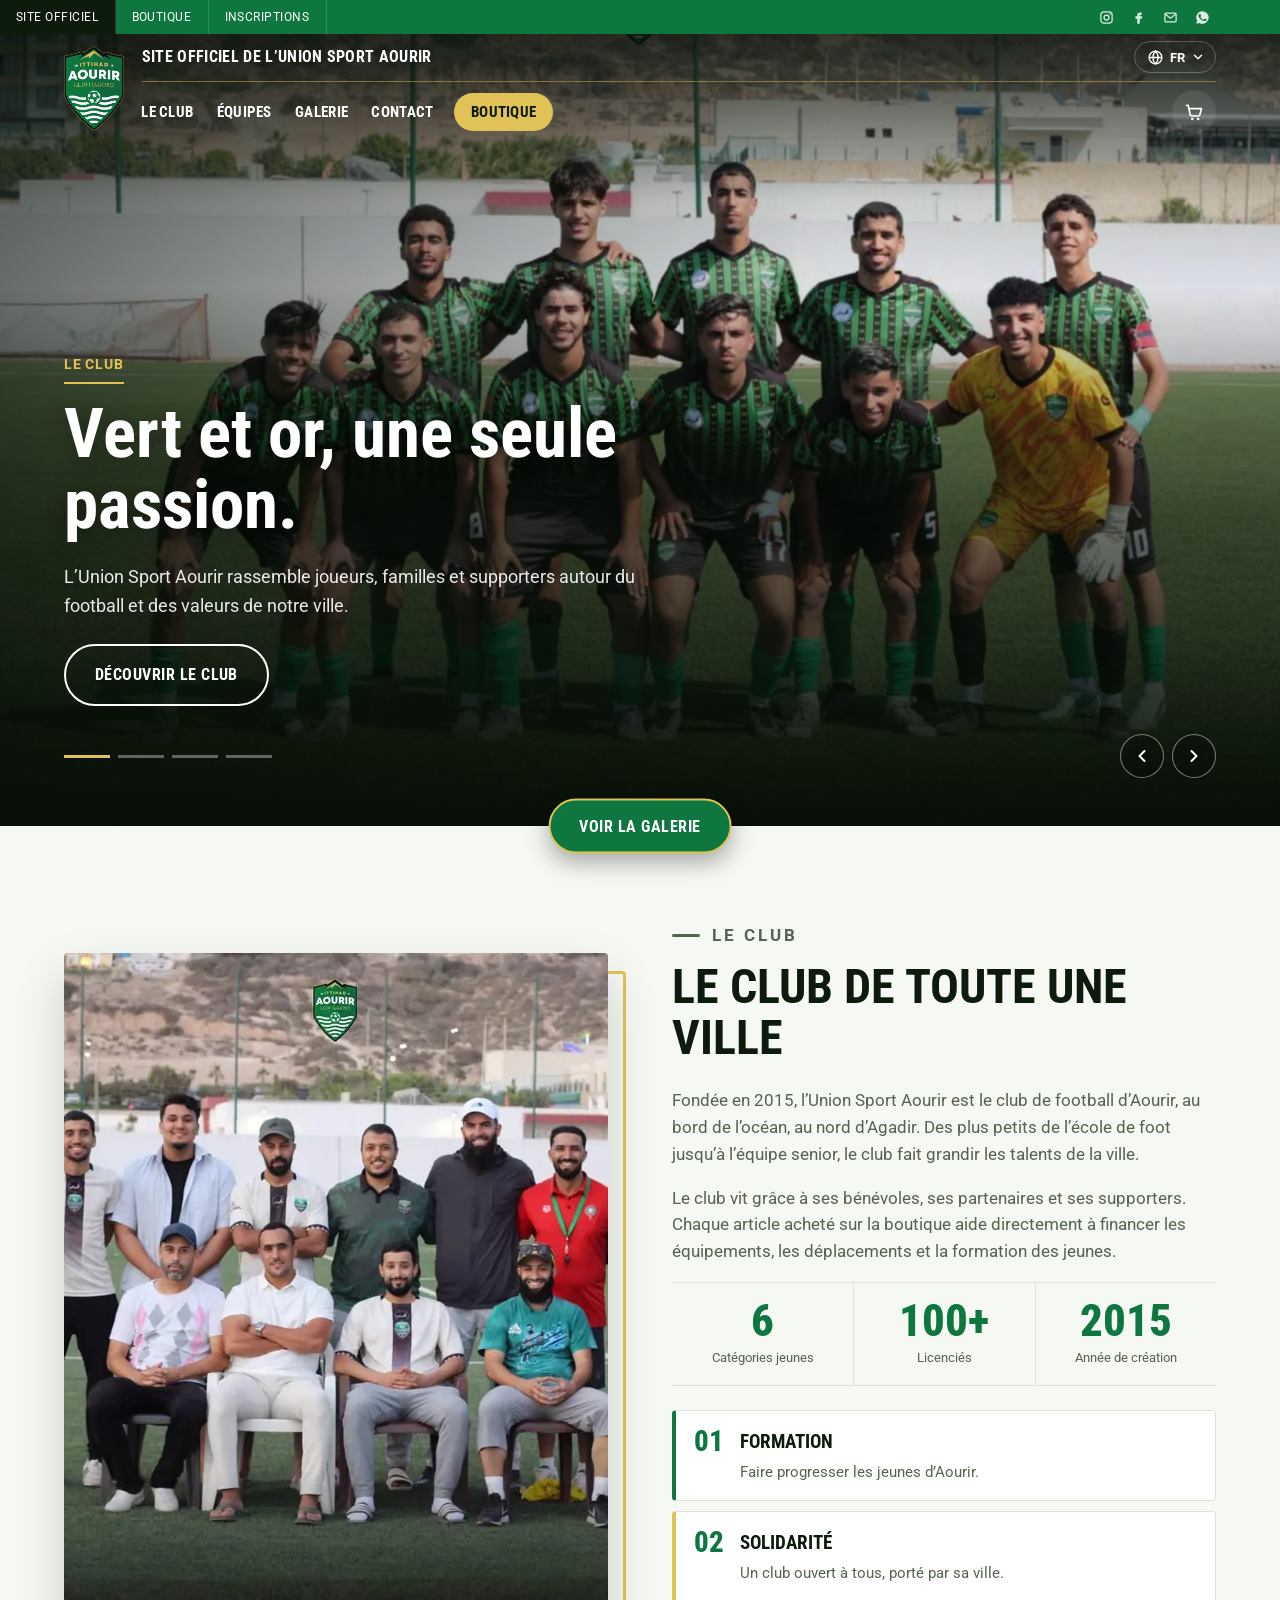
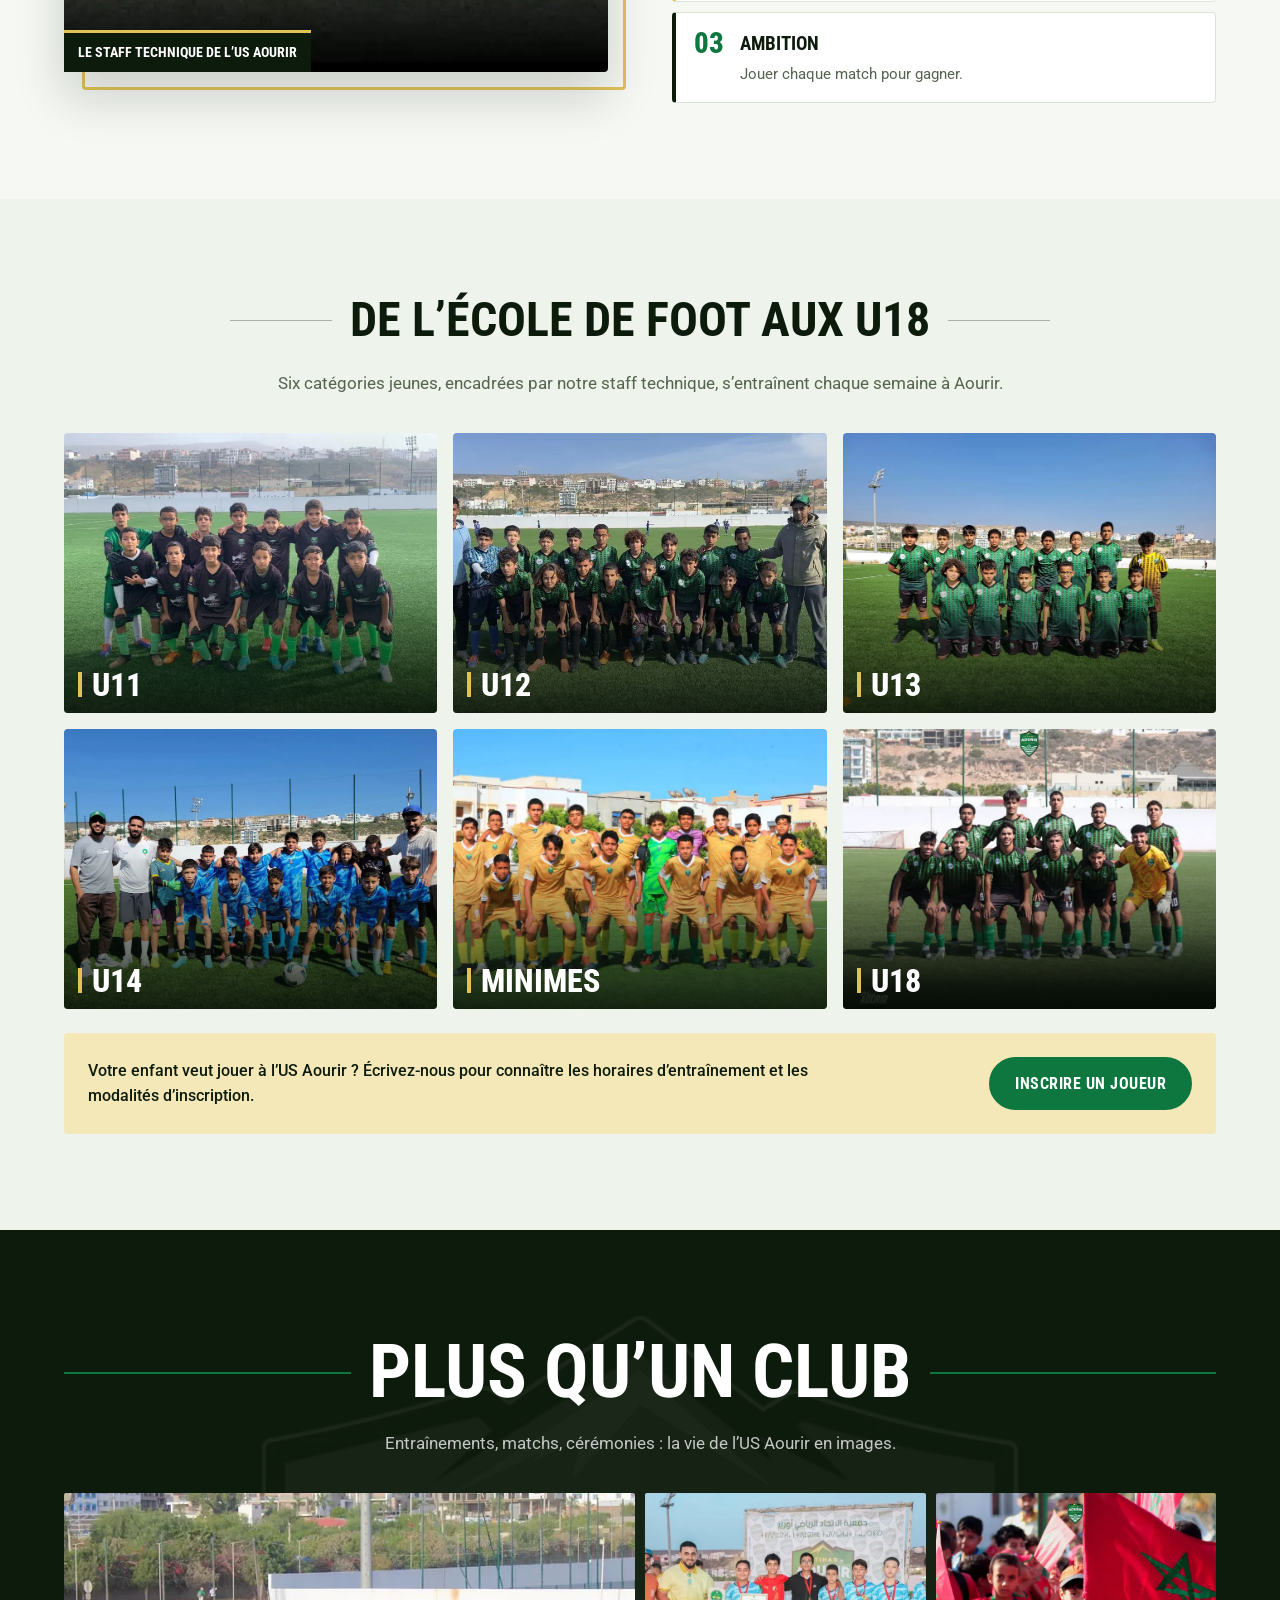
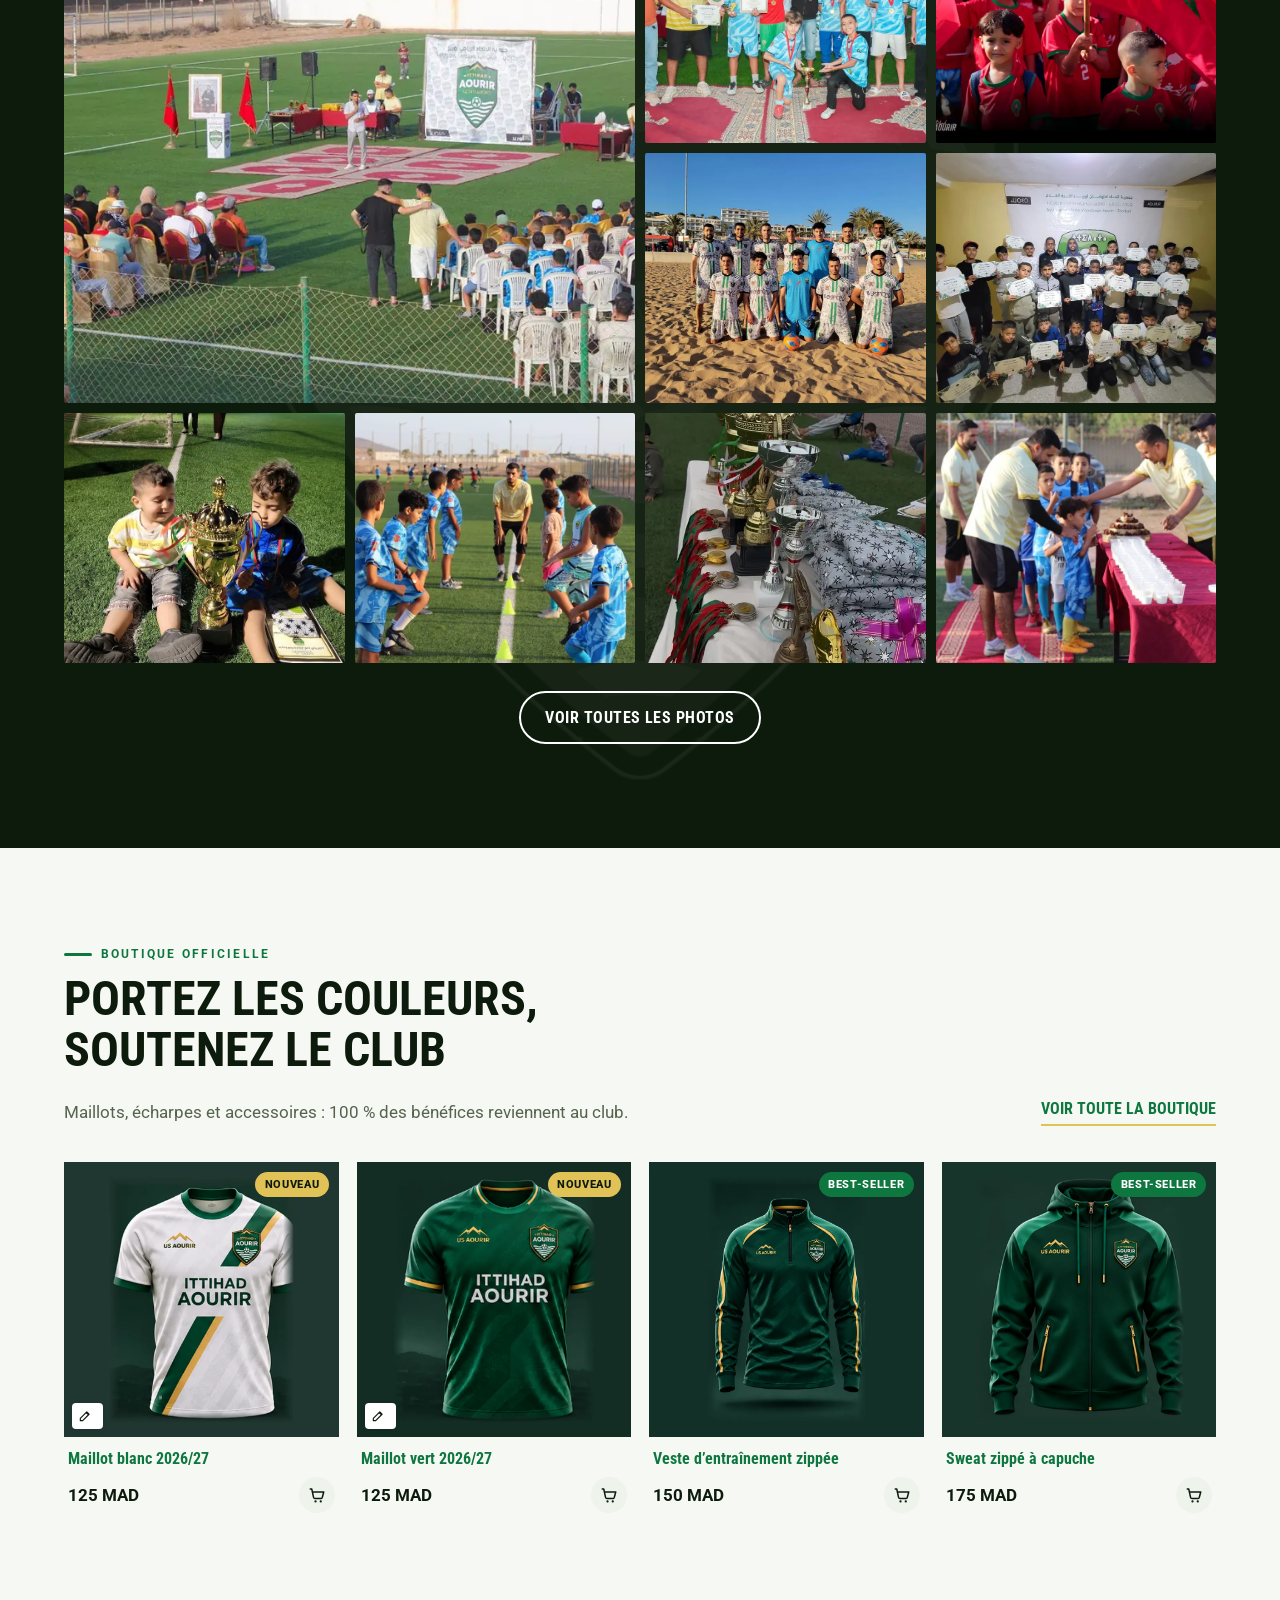
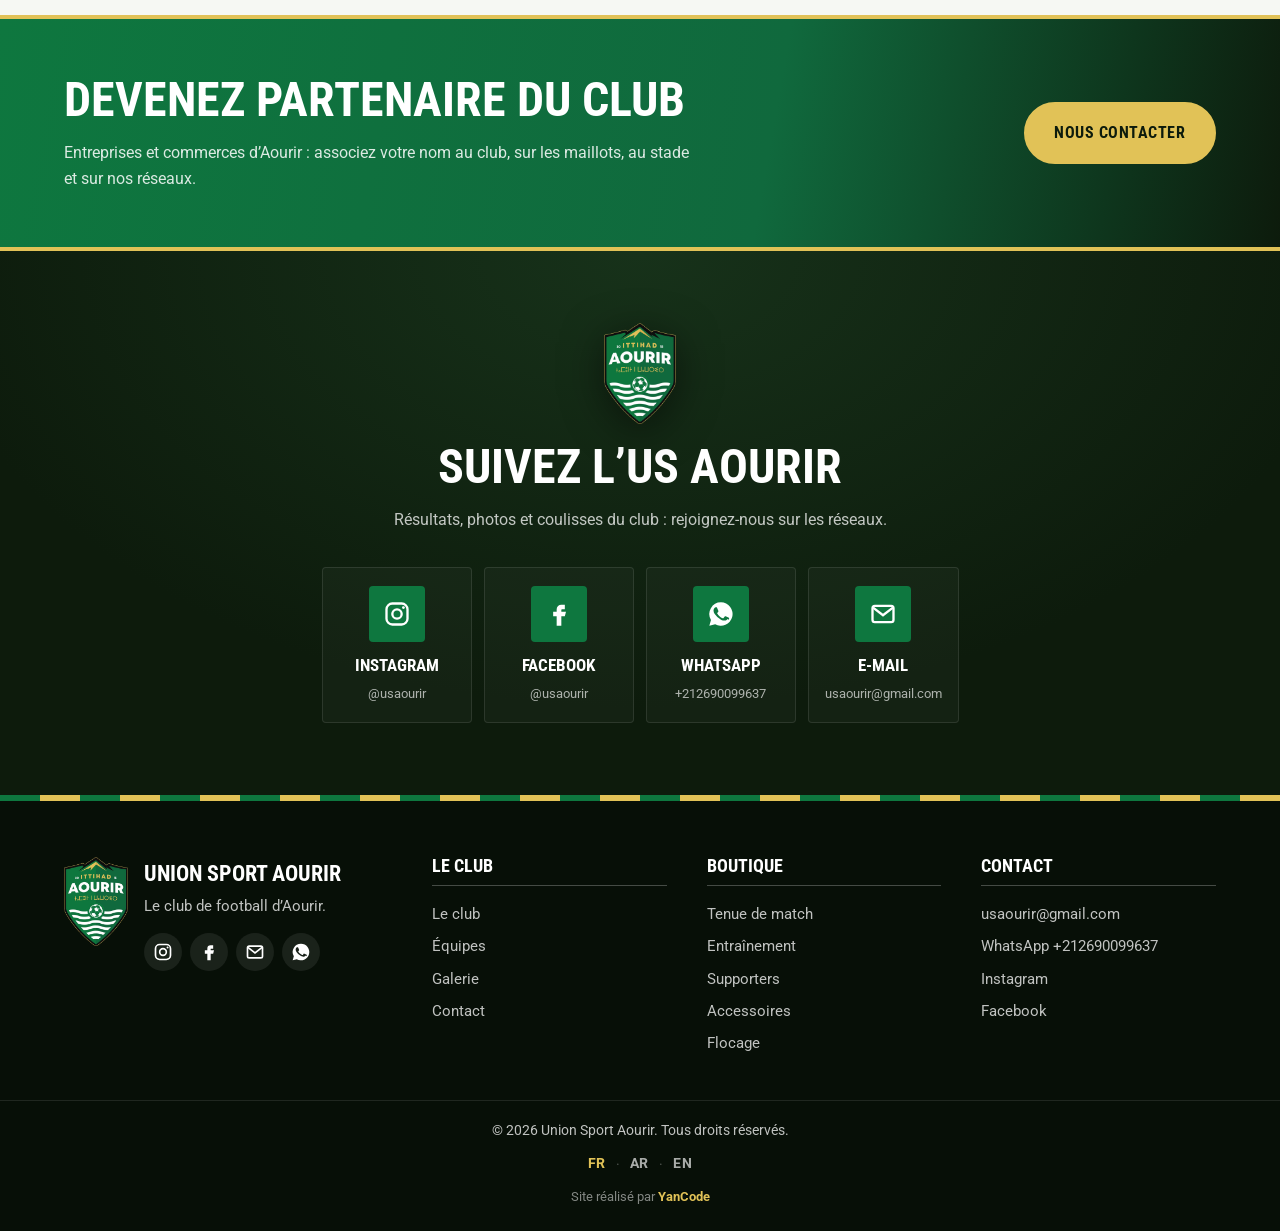
==== index.html @ f2823d9f "first" ====
<!doctype html>
<html lang="fr">
<head>
  <meta charset="utf-8">
  <meta name="viewport" content="width=device-width, initial-scale=1">
  <title data-i18n="meta.homeTitle">US Aourir — Union Sport Aourir | Club de football</title>
  <meta name="description" data-i18n-attr="content:meta.homeDesc" content="Site officiel de l’Union Sport Aourir : le club, les équipes jeunes, la galerie photos et la boutique officielle.">
  <meta name="theme-color" content="#0D1B0C">
  <meta property="og:title" content="US Aourir — Union Sport Aourir">
  <meta property="og:description" content="Site officiel et boutique de l’Union Sport Aourir.">
  <meta property="og:image" content="img/photos/u18-md.webp">
  <link rel="icon" type="image/png" sizes="64x64" href="img/favicon-64.png">
  <link rel="apple-touch-icon" href="img/apple-touch-icon.png">
  <link rel="preconnect" href="https://fonts.googleapis.com">
  <link rel="preconnect" href="https://fonts.gstatic.com" crossorigin>
  <link href="https://fonts.googleapis.com/css2?family=Roboto+Condensed:wght@500;700;800&family=Roboto:wght@400;500;700&family=Cairo:wght@400;600;700;800&display=swap" rel="stylesheet">
  <link rel="preload" as="image" href="img/photos/u18-lg.webp">
  <link rel="stylesheet" href="css/style.css?v=20">
  <script src="data/club.js?v=20"></script>
  <script src="js/i18n.js?v=20"></script>
</head>
<body data-page="home" id="top">
  <div data-site-header></div>

  <main>
    <!-- HERO SLIDER -->
    <section class="slider" aria-roledescription="carousel" aria-label="US Aourir">
      <div class="slider__track" data-slides></div>
      <div class="slider__controls container">
        <div class="slider__dots" data-dots></div>
        <div class="slider__arrows">
          <button type="button" class="slider__arrow" data-slide-prev data-i18n-attr="aria-label:hero.prev" aria-label="Précédent"><svg class="ic" viewBox="0 0 24 24" aria-hidden="true"><path d="M15 6l-6 6 6 6" fill="none" stroke="currentColor" stroke-width="2.4" stroke-linecap="round" stroke-linejoin="round"/></svg></button>
          <button type="button" class="slider__arrow" data-slide-next data-i18n-attr="aria-label:hero.next" aria-label="Suivant"><svg class="ic" viewBox="0 0 24 24" aria-hidden="true"><path d="M9 6l6 6-6 6" fill="none" stroke="currentColor" stroke-width="2.4" stroke-linecap="round" stroke-linejoin="round"/></svg></button>
        </div>
      </div>
      <a class="pill-cta" href="#galerie" data-i18n="hero.galleryCta">Voir la galerie</a>
    </section>

    <!-- CLUB -->
    <section class="section" id="club">
      <div class="container split">
        <figure class="club-photo">
          <img src="img/photos/staff-md.webp" alt="" loading="lazy" width="900" height="719" data-i18n-attr="alt:club.staff">
          <figcaption data-i18n="club.staff">Le staff technique de l’US Aourir</figcaption>
        </figure>
        <div>
          <p class="eyebrow" data-i18n="club.eyebrow">Le club</p>
          <h2 data-i18n="club.title">Le club de toute une ville</h2>
          <p data-i18n="club.p1"></p>
          <p data-i18n="club.p2"></p>
          <div class="stats" data-stats></div>
          <ul class="values">
            <li><span class="values__num">01</span><div><strong data-i18n="club.v1">Formation</strong><p data-i18n="club.v1t"></p></div></li>
            <li><span class="values__num">02</span><div><strong data-i18n="club.v2">Solidarité</strong><p data-i18n="club.v2t"></p></div></li>
            <li><span class="values__num">03</span><div><strong data-i18n="club.v3">Ambition</strong><p data-i18n="club.v3t"></p></div></li>
          </ul>
        </div>
      </div>
    </section>

    <!-- TEAMS -->
    <section class="section section--tint" id="equipes">
      <div class="container">
        <div class="section-head section-head--center">
          <h2 class="title-line title-line--dark" data-i18n="teams.title2">De l’école de foot aux U18</h2>
          <p class="lead" data-i18n="teams.text"></p>
        </div>
        <div class="teams" data-teams></div>
        <div class="join">
          <p data-i18n="teams.joinText"></p>
          <a class="btn" data-join-link href="#" data-i18n="teams.join">Inscrire un joueur</a>
        </div>
      </div>
    </section>

    <!-- GALLERY: MORE THAN A CLUB -->
    <section class="gallery-section" id="galerie">
      <div class="gallery-section__watermark" aria-hidden="true"></div>
      <div class="container">
        <h2 class="title-line title-line--big" data-i18n="gallery.title">Plus qu’un club</h2>
        <p class="gallery-section__text" data-i18n="gallery.text"></p>
        <div class="photo-grid" data-photos></div>
        <div class="gallery-section__more"><button type="button" class="btn btn--outline-light" data-photos-more data-i18n="gallery.more">Voir toutes les photos</button></div>
      </div>
    </section>

    <!-- SHOP TEASER -->
    <section class="section" id="boutique">
      <div class="container">
        <div class="section-head section-head--row">
          <div>
            <p class="eyebrow" data-i18n="shop.eyebrow">Boutique officielle</p>
            <h2 data-i18n="shop.title">Portez les couleurs, soutenez le club</h2>
            <p class="lead" data-i18n="shop.text"></p>
          </div>
          <a class="link-arrow" href="boutique.html"><span data-i18n="shop.all">Voir toute la boutique</span></a>
        </div>
        <div class="grid" data-featured></div>
      </div>
    </section>

    <!-- PARTNERS -->
    <section class="partner">
      <div class="container partner__inner">
        <div>
          <h2 data-i18n="support.title">Devenez partenaire du club</h2>
          <p data-i18n="support.text"></p>
        </div>
        <a class="btn btn--gold btn--lg" href="#contact" data-i18n="support.cta">Nous contacter</a>
      </div>
    </section>

    <!-- SOCIAL / CONTACT -->
    <section class="social" id="contact">
      <div class="container social__inner">
        <img src="img/logo-crest.png" alt="" class="social__crest" width="90" height="126" loading="lazy">
        <h2 data-i18n="social.title">Suivez l’US Aourir</h2>
        <p data-i18n="social.text"></p>
        <div class="social__icons" data-social></div>
      </div>
    </section>
  </main>

  <div data-site-footer></div>

  <dialog class="lightbox" data-lightbox aria-label="Photo"></dialog>

  <script src="js/app.js?v=20"></script>
  <script src="js/shop.js?v=20"></script>
  <script src="js/home.js?v=20"></script>
</body>
</html>
---- css/style.css ----
/* US AOURIR — site styles. Club colours: green #0E773F / #10693D, gold #E1C257, white, night #0D1B0C. */

:root {
  --green: #0E773F;
  --green-2: #10693D;
  --green-ink: #0A5A30;
  --gold: #E1C257;
  --gold-soft: #F4E7B8;
  --white: #FFFFFF;
  --night: #0D1B0C;
  --night-2: #142813;
  --paper: #F6F8F3;
  --tint: #EEF3EC;
  --ink: #0D1B0C;
  --muted: #55634F;
  --line: #DCE4D8;
  --danger: #B42318;
  --wa: #25D366;

  --font-display: "Roboto Condensed", "Arial Narrow", Arial, sans-serif;
  --font-num: "Roboto Condensed", "Arial Narrow", Arial, sans-serif;
  --font-body: "Roboto", system-ui, -apple-system, "Segoe UI", Arial, sans-serif;
  --radius: 4px;
  --radius-sm: 3px;
  --shadow: 0 10px 30px rgba(13, 27, 12, .10);
  --header-h: 64px;
  --container: 1440px;   /* max page width, gutters included (like big-club sites) */
  --gutter: 16px;        /* side margin, grows with the screen */
}

[dir="rtl"] {
  --font-display: "Cairo", "Roboto Condensed", sans-serif;
  --font-body: "Cairo", "Roboto", system-ui, sans-serif;
}

*, *::before, *::after { box-sizing: border-box; }
html { scroll-behavior: smooth; scroll-padding-top: calc(var(--header-h) + 12px); -webkit-text-size-adjust: 100%; }
body {
  margin: 0;
  font-family: var(--font-body);
  font-size: 16px;
  line-height: 1.6;
  color: var(--ink);
  background: var(--paper);
  overflow-x: hidden;
}
[dir="rtl"] body { font-size: 17px; }
body.no-scroll { overflow: hidden; }
img, svg { max-width: 100%; display: block; }
[hidden] { display: none !important; }
a { color: var(--green); }
button { font: inherit; color: inherit; cursor: pointer; }
input, textarea, select { font: inherit; }
h1, h2, h3 { font-family: var(--font-display); line-height: 1.05; margin: 0 0 .5em; letter-spacing: 0; }
[dir="rtl"] h1, [dir="rtl"] h2, [dir="rtl"] h3 { line-height: 1.35; letter-spacing: 0; }
h1 { font-size: clamp(2.6rem, 7vw, 4.8rem); font-weight: 700; }
h2 { font-size: clamp(2rem, 4.5vw, 3rem); font-weight: 700; text-transform: uppercase; }
h3 { font-size: 1.35rem; font-weight: 700; }
[dir="rtl"] h1 { font-size: clamp(2.2rem, 6vw, 3.8rem); }
[dir="rtl"] h2 { font-size: clamp(1.7rem, 4vw, 2.5rem); }
p { margin: 0 0 1em; }
.sr-only { position: absolute; width: 1px; height: 1px; overflow: hidden; clip: rect(0 0 0 0); white-space: nowrap; }
.muted { color: var(--muted); }
:focus-visible { outline: 3px solid var(--gold); outline-offset: 2px; }

.container { width: 100%; max-width: var(--container); margin-inline: auto; padding-inline: var(--gutter); }
@media (min-width: 700px) { :root { --gutter: 28px; } }
@media (min-width: 1100px) { :root { --gutter: 48px; } }
@media (min-width: 1280px) { :root { --gutter: 64px; } }
/* Header, utility bar and hero span the full screen width with the same side margin. */
.slide__content.container, .slider__controls.container { max-width: none; }

.ic { width: 20px; height: 20px; flex: none; }

/* ---------- Buttons ---------- */
.btn {
  display: inline-flex; align-items: center; justify-content: center; gap: .5em;
  padding: .75em 1.5em; border: 2px solid var(--green); border-radius: 999px;
  background: var(--green); color: var(--white); text-decoration: none; font-weight: 700;
  font-family: var(--font-display); text-transform: uppercase; font-size: 1rem; letter-spacing: .03em; transition: background .2s, color .2s, border-color .2s, transform .2s;
}
.btn:hover { background: var(--green-ink); border-color: var(--green-ink); }
.btn:active { transform: translateY(1px); }
.btn--lg { padding: 1em 1.8em; font-size: 1rem; }
.btn--sm { padding: .5em .9em; font-size: .85rem; }
.btn--block { width: 100%; }
.btn--gold { background: var(--gold); border-color: var(--gold); color: var(--night); }
.btn--gold:hover { background: #EBD27A; border-color: #EBD27A; }
.btn--outline-light { background: transparent; border-color: var(--white); color: var(--white); }
.btn--outline-light:hover { background: var(--white); border-color: var(--white); color: var(--night); }
.btn--ghost { background: transparent; color: var(--green); }
.btn--ghost:hover { background: var(--tint); color: var(--green-ink); }
.btn--wa { background: var(--wa); border-color: var(--wa); color: #06311a; }
.btn--wa:hover { background: #1ebe5b; border-color: #1ebe5b; }

.icon-btn { display: inline-grid; place-items: center; width: 42px; height: 42px; border: 0; border-radius: 50%; background: transparent; }
.icon-btn:hover { background: var(--tint); }
.icon-btn--sm { width: 34px; height: 34px; color: var(--muted); }
.icon-btn--sm .ic { width: 17px; height: 17px; }

.eyebrow { font-weight: 700; font-size: .78rem; letter-spacing: .18em; text-transform: uppercase; color: var(--green); margin-bottom: .8em; display: flex; align-items: center; gap: .7em; }
.eyebrow::before { content: ""; width: 28px; height: 3px; background: currentColor; border-radius: 2px; }
.eyebrow--gold { color: var(--gold); }
[dir="rtl"] .eyebrow { letter-spacing: 0; font-size: .9rem; }

/* ---------- Utility bar + header (inspired by big-club sites: thin top bar, large crest, two-row header) ---------- */
.utility { background: var(--green); color: var(--white); font-size: .78rem; position: relative; z-index: 51; }
.utility__inner { display: flex; align-items: stretch; justify-content: space-between; height: 34px; padding-inline: 0 var(--gutter); }
.utility__links { display: flex; align-items: stretch; overflow-x: auto; scrollbar-width: none; }
.utility__links::-webkit-scrollbar { display: none; }
.utility__links a { display: flex; align-items: center; padding: 0 16px; color: var(--white); text-decoration: none; text-transform: uppercase; letter-spacing: .04em; white-space: nowrap; border-inline-end: 1px solid rgba(255,255,255,.15); }
.utility__links a:hover { background: rgba(0,0,0,.15); }
.utility__links a.is-active { background: var(--night); }
.utility__social { display: none; align-items: center; gap: 4px; }
.utility__social a { display: grid; place-items: center; width: 28px; height: 28px; color: var(--white); opacity: .85; }
.utility__social a:hover { opacity: 1; color: var(--gold); }
.utility__social .ic { width: 15px; height: 15px; }
[dir="rtl"] .utility__links a { letter-spacing: 0; font-size: .85rem; }
@media (min-width: 700px) { .utility__social { display: flex; } }

.header { position: sticky; top: 0; z-index: 50; height: var(--header-h); background: var(--night); color: var(--white); border-bottom: 1px solid rgba(225,194,87,.3); transition: background .3s, box-shadow .3s, border-color .3s; }
.header--overlay { background: transparent; border-bottom-color: transparent; }
.header--overlay::before { content: ""; position: absolute; inset: 0 0 -60px; z-index: -1; pointer-events: none; background: linear-gradient(rgba(5,12,5,.7), rgba(5,12,5,0)); transition: opacity .3s; }
.header.is-scrolled { background: var(--night); border-bottom-color: rgba(225,194,87,.3); box-shadow: 0 6px 24px rgba(0,0,0,.3); }
.header.is-scrolled::before { opacity: 0; }
.header__inner { height: 100%; padding-inline: var(--gutter); display: flex; align-items: center; gap: 18px; }
.brand { display: flex; align-items: center; gap: 10px; color: var(--white); text-decoration: none; min-width: 0; flex: none; }
.brand img { width: auto; height: 48px; filter: drop-shadow(0 4px 10px rgba(0,0,0,.35)); }
.brand__text { display: flex; flex-direction: column; line-height: 1.05; }
.brand strong { font-family: var(--font-num); font-size: 1.3rem; font-weight: 800; letter-spacing: .03em; }
.brand small { font-size: .66rem; color: var(--gold); letter-spacing: .08em; text-transform: uppercase; white-space: nowrap; }
.header__main { flex: 1; min-width: 0; display: flex; flex-direction: column; justify-content: center; }
.header__top { display: none; }
.header__title { font-family: var(--font-display); font-weight: 700; font-size: 1rem; text-transform: uppercase; letter-spacing: .02em; }
.header__bottom { display: flex; align-items: center; justify-content: flex-end; gap: 12px; }
.nav { display: none; align-items: center; gap: 2px; flex-wrap: wrap; }
.nav a { color: var(--white); text-decoration: none; font-family: var(--font-display); font-weight: 700; font-size: .95rem; text-transform: uppercase; letter-spacing: .02em; padding: .45em .7em; position: relative; }
.nav a::after { content: ""; position: absolute; inset-inline: .7em; bottom: 0; height: 2px; background: var(--gold); transform: scaleX(0); transition: transform .2s; }
.nav a:hover::after { transform: scaleX(1); }
.nav .nav__shop { background: var(--gold); color: var(--night); border-radius: 999px; padding: .45em 1.1em; margin-inline-start: 8px; }
.nav .nav__shop::after { display: none; }
.nav .nav__shop:hover { background: #EBD27A; }
.header__tools { display: flex; align-items: center; gap: 6px; }
.header .lang { display: none; }
.lang { position: relative; display: inline-flex; }
.lang__toggle { display: inline-flex; align-items: center; gap: 6px; height: 40px; padding: 0 10px 0 12px; border: 1px solid rgba(255,255,255,.25); border-radius: 999px; background: transparent; color: var(--white); font-size: .82rem; font-weight: 700; }
.lang__toggle:hover, .lang__toggle[aria-expanded="true"] { border-color: var(--gold); background: rgba(255,255,255,.06); }
.lang__toggle .ic { width: 17px; height: 17px; }
.lang__toggle .lang__chev { width: 14px; height: 14px; transition: transform .2s; }
.lang__toggle[aria-expanded="true"] .lang__chev { transform: rotate(180deg); }
.lang__menu { position: absolute; top: calc(100% + 8px); inset-inline-end: 0; z-index: 70; min-width: 168px; margin: 0; padding: 6px; list-style: none; background: var(--white); color: var(--ink); border-radius: 10px; box-shadow: 0 14px 36px rgba(13,27,12,.25), 0 0 0 1px var(--line); }
.lang-links { display: flex; align-items: center; gap: 4px; }
.lang-links span { color: rgba(255,255,255,.3); }
.lang-links button { border: 0; background: none; padding: .3em .45em; color: rgba(255,255,255,.65); font-size: .85rem; font-weight: 700; letter-spacing: .04em; text-decoration: none; }
.lang-links button:hover { color: var(--white); text-decoration: underline; text-underline-offset: 3px; }
.lang-links button[aria-current="true"] { color: var(--gold); }
.lang__menu button { display: flex; width: 100%; align-items: center; justify-content: space-between; gap: 16px; padding: .6em .75em; border: 0; border-radius: 6px; background: none; font-weight: 600; font-size: .92rem; text-align: start; }
.lang__menu button[lang="ar"] span { font-family: "Cairo", sans-serif; font-size: 1rem; }
.lang__menu button small { font-size: .72rem; font-weight: 700; color: var(--muted); }
.lang__menu button:hover, .lang__menu button:focus-visible { background: var(--tint); outline: none; }
.lang__menu button[aria-current="true"] { background: var(--night); color: var(--white); }
.lang__menu button[aria-current="true"] small { color: var(--gold); }
.cart-btn, .menu-btn { position: relative; display: inline-grid; place-items: center; width: 44px; height: 44px; border: 0; border-radius: 50%; background: rgba(255,255,255,.08); color: var(--white); }
.cart-btn:hover, .menu-btn:hover { background: rgba(255,255,255,.16); }
.cart-btn__count { position: absolute; top: -2px; inset-inline-end: -2px; min-width: 20px; height: 20px; padding: 0 5px; border-radius: 999px; background: var(--gold); color: var(--night); font-size: .72rem; font-weight: 800; display: grid; place-items: center; }
.cart-btn__count[hidden] { display: none; }
.cart-btn.is-bumped { animation: bump .45s ease; }
@keyframes bump { 30% { transform: scale(1.18); } 60% { transform: scale(.95); } }

@media (min-width: 980px) {
  :root { --header-h: 108px; }
  .brand img { height: 84px; }
  .brand__text { display: none; }
  .header__top { display: flex; align-items: center; justify-content: space-between; padding-bottom: 8px; border-bottom: 1px solid rgba(225,194,87,.45); }
  .header__bottom { justify-content: space-between; padding-top: 8px; }
  .nav { display: flex; margin-inline-start: -.7em; }
  .header .lang { display: inline-flex; }
  .header .lang__toggle { height: 32px; }
  .menu-btn { display: none; }
}

.mobile-nav {
  position: fixed; inset: var(--header-h) 0 0 0; z-index: 49; background: var(--night); color: var(--white);
  padding: 24px 16px 40px; display: flex; flex-direction: column; gap: 28px; overflow-y: auto;
}
.mobile-nav[hidden] { display: none; }
.mobile-nav nav { display: flex; flex-direction: column; }
.mobile-nav nav a { color: var(--white); text-decoration: none; font-family: var(--font-display); font-size: 1.9rem; font-weight: 700; text-transform: uppercase; padding: .35em 0; border-bottom: 1px solid rgba(255,255,255,.08); }
.mobile-nav nav a.nav__shop { color: var(--gold); }
.mobile-nav .lang { align-self: flex-start; }
.mobile-nav .lang__toggle { height: 46px; padding-inline: 16px 14px; font-size: .95rem; }
.mobile-nav .lang__menu { inset-inline-end: auto; inset-inline-start: 0; min-width: 200px; }

/* ---------- Hero slider ---------- */
.hero__pattern {
  position: absolute; inset: 0; pointer-events: none; opacity: .1;
  background-image: repeating-linear-gradient(115deg, transparent 0 60px, rgba(255,255,255,.6) 60px 62px);
  mask-image: linear-gradient(to bottom, #000, transparent 85%);
  -webkit-mask-image: linear-gradient(to bottom, #000, transparent 85%);
}
.slider { position: relative; height: clamp(560px, 88vh, 800px); margin-top: calc(-1 * var(--header-h)); background: var(--night); color: var(--white); }
.slider__track { position: absolute; inset: 0; overflow: hidden; }
.slide { position: absolute; inset: 0; opacity: 0; visibility: hidden; transition: opacity .9s ease, visibility .9s; }
.slide.is-active { opacity: 1; visibility: visible; }
.slide__bg { position: absolute; inset: 0; width: 100%; height: 100%; object-fit: cover; transform: scale(1.08); transition: transform 8s ease-out; }
.slide.is-active .slide__bg { transform: scale(1); }
.slide__shade { position: absolute; inset: 0; background: linear-gradient(to top, rgba(6,14,6,.95) 0%, rgba(6,14,6,.6) 38%, rgba(6,14,6,.1) 68%, rgba(6,14,6,.35) 100%), linear-gradient(90deg, rgba(6,14,6,.55), rgba(6,14,6,0) 65%); }
[dir="rtl"] .slide__shade { background: linear-gradient(to top, rgba(6,14,6,.95) 0%, rgba(6,14,6,.6) 38%, rgba(6,14,6,.1) 68%, rgba(6,14,6,.35) 100%), linear-gradient(-90deg, rgba(6,14,6,.55), rgba(6,14,6,0) 65%); }
.slide__content { position: relative; height: 100%; display: flex; align-items: flex-end; justify-content: space-between; gap: 40px; padding-bottom: 120px; }
.slide__copy { max-width: 680px; }
.slide__meta { margin: 0 0 14px; }
.slide__tag { display: inline-block; font-size: .85rem; font-weight: 700; color: var(--gold); padding-bottom: 6px; border-bottom: 2px solid var(--gold); text-transform: uppercase; letter-spacing: .06em; }
[dir="rtl"] .slide__tag { letter-spacing: 0; font-size: .95rem; }
.slide__title { font-size: clamp(2.3rem, 6vw, 4.3rem); font-weight: 700; line-height: 1.04; text-transform: none; margin: 0 0 .3em; text-shadow: 0 2px 20px rgba(0,0,0,.35); }
[dir="rtl"] .slide__title { line-height: 1.3; }
.slide__text { font-size: 1.15rem; color: rgba(255,255,255,.9); max-width: 34em; margin-bottom: 24px; }
.slide__product { display: none; }
@media (min-width: 900px) {
  .slide__product { display: block; flex: none; width: 280px; border: 3px solid var(--gold); border-radius: 4px; overflow: hidden; transform: rotate(3deg); box-shadow: 0 30px 60px rgba(0,0,0,.5); transition: transform .3s; }
  .slide__product:hover { transform: rotate(0); }
}
.slider__controls { position: absolute; left: 0; right: 0; bottom: 48px; z-index: 2; display: flex; align-items: center; justify-content: space-between; gap: 16px; }
.slider__dots { display: flex; gap: 8px; }
.slider__dot { width: 46px; height: 24px; padding: 0; border: 0; background: none; display: flex; align-items: center; }
.slider__dot span { position: relative; display: block; width: 100%; height: 3px; background: rgba(255,255,255,.35); overflow: hidden; }
.slider__dot span::after { content: ""; position: absolute; inset: 0; background: var(--gold); transform: scaleX(0); transform-origin: left; }
[dir="rtl"] .slider__dot span::after { transform-origin: right; }
.slider__dot[aria-current="true"] span::after { transform: scaleX(1); }
.slider__dots.is-running .slider__dot[aria-current="true"] span::after { animation: dotfill 7s linear; }
@keyframes dotfill { from { transform: scaleX(0); } to { transform: scaleX(1); } }
.slider__arrows { display: flex; gap: 8px; }
.slider__arrow { display: grid; place-items: center; width: 44px; height: 44px; border-radius: 50%; border: 1px solid rgba(255,255,255,.45); background: rgba(0,0,0,.2); color: var(--white); }
.slider__arrow:hover { background: var(--gold); border-color: var(--gold); color: var(--night); }
[dir="rtl"] .slider__arrow svg, [dir="rtl"] .lightbox__nav svg { transform: scaleX(-1); }
.pill-cta { position: absolute; left: 50%; bottom: 0; z-index: 3; transform: translate(-50%, 50%); display: inline-flex; align-items: center; padding: .8em 1.8em; border-radius: 999px; background: var(--green); color: var(--white); text-decoration: none; font-family: var(--font-display); font-weight: 700; font-size: 1rem; text-transform: uppercase; letter-spacing: .03em; white-space: nowrap; box-shadow: 0 8px 24px rgba(0,0,0,.35); border: 2px solid var(--gold); }
.pill-cta:hover { background: var(--gold); color: var(--night); }
@media (max-width: 600px) {
  .slide__content { padding-bottom: 110px; }
  .slide__text { font-size: 1rem; }
  .slider__controls { bottom: 44px; }
  .slider__arrows { display: none; }
}

/* ---------- Section headings with rules (big-club style) ---------- */
.title-line { display: flex; align-items: center; gap: 18px; }
.title-line::after { content: ""; flex: 1; min-width: 24px; height: 1px; background: currentColor; opacity: .3; }
.title-line--dark, .title-line--big { justify-content: center; text-align: center; }
.title-line--dark::before, .title-line--big::before { content: ""; flex: 1; min-width: 24px; height: 1px; background: currentColor; opacity: .3; }
.title-line--big { font-size: clamp(2.4rem, 7vw, 4.6rem); margin-bottom: .25em; }
.title-line--big::before, .title-line--big::after { background: var(--green); opacity: 1; height: 2px; }

/* ---------- Sections ---------- */
.section { padding-block: 72px; }
@media (min-width: 900px) { .section { padding-block: 96px; } }
.section--dark { background: var(--night); color: var(--white); }
.section--tint { background: var(--tint); }
.section-head { margin-bottom: 36px; max-width: 720px; }
.section-head--row { max-width: none; display: flex; flex-wrap: wrap; align-items: flex-end; justify-content: space-between; gap: 16px 32px; }
.section-head--row > div { max-width: 640px; }
.section-head--center { max-width: 820px; margin-inline: auto; text-align: center; }
.section-head--center .lead { margin-top: .4em; }
.lead { color: var(--muted); font-size: 1.05rem; margin: 0; }
.link-arrow { display: inline-flex; align-items: center; gap: 8px; font-weight: 700; text-decoration: none; color: var(--green); border-bottom: 2px solid var(--gold); padding-bottom: 2px; font-family: var(--font-display); text-transform: uppercase; }

.split { display: grid; gap: 40px; align-items: start; }
.split p { color: var(--muted); font-size: 1.05rem; }
@media (min-width: 900px) { .split { grid-template-columns: 1fr 1fr; gap: 64px; align-items: center; } }
.club-photo { position: relative; margin: 0; }
.club-photo img { width: 100%; aspect-ratio: 5 / 4; object-fit: cover; border-radius: var(--radius); box-shadow: 0 24px 50px rgba(13,27,12,.18); }
.club-photo::before { content: ""; position: absolute; inset: 18px -18px -18px 18px; z-index: -1; border: 3px solid var(--gold); border-radius: var(--radius); }
[dir="rtl"] .club-photo::before { inset: 18px 18px -18px -18px; }
.club-photo figcaption { position: absolute; inset-inline-start: 0; bottom: 0; background: var(--night); color: var(--white); padding: 8px 14px; font-family: var(--font-display); font-weight: 700; text-transform: uppercase; font-size: .9rem; border-top: 3px solid var(--gold); }
#club { position: relative; z-index: 0; overflow: hidden; }
.stats { display: grid; grid-template-columns: repeat(3, 1fr); margin: 8px 0 24px; border-block: 1px solid var(--line); }
.stat { text-align: center; padding: 16px 8px; }
.stat + .stat { border-inline-start: 1px solid var(--line); }
.stat b { display: block; font-family: var(--font-num); font-size: clamp(2rem, 5vw, 2.8rem); font-weight: 800; color: var(--green); line-height: 1; }
.stat span { font-size: .82rem; color: var(--muted); }
.values { list-style: none; margin: 0; padding: 0; display: grid; gap: 10px; }
.values li { display: flex; gap: 16px; align-items: flex-start; padding: 16px 18px; background: var(--white); border-radius: var(--radius); border: 1px solid var(--line); border-inline-start: 4px solid var(--green); }
.values li:nth-child(2) { border-inline-start-color: var(--gold); }
.values li:nth-child(3) { border-inline-start-color: var(--night); }
.values__num { font-family: var(--font-num); font-size: 1.8rem; font-weight: 800; color: var(--green); line-height: 1; }
.values strong { font-family: var(--font-display); font-size: 1.2rem; text-transform: uppercase; }
.values p { margin: 2px 0 0; font-size: .95rem; color: var(--muted); }

/* ---------- Teams ---------- */
.teams { display: grid; gap: 10px; grid-template-columns: repeat(2, minmax(0, 1fr)); }
@media (min-width: 900px) { .teams { grid-template-columns: repeat(3, minmax(0, 1fr)); gap: 16px; } }
.team-card { position: relative; display: block; aspect-ratio: 4 / 3; padding: 0; border: 0; border-radius: var(--radius); overflow: hidden; background: var(--night); color: var(--white); text-align: start; }
.team-card img { width: 100%; height: 100%; object-fit: cover; transition: transform .5s ease; }
.team-card:hover img { transform: scale(1.06); }
.team-card::after { content: ""; position: absolute; inset: 0; background: linear-gradient(to top, rgba(6,14,6,.85) 0%, rgba(6,14,6,0) 55%); }
.team-card__label { position: absolute; z-index: 1; inset-inline: 14px; bottom: 12px; display: flex; align-items: center; gap: 10px; }
.team-card__label::before { content: ""; width: 4px; height: 1.6em; background: var(--gold); }
.team-card__label b { font-family: var(--font-display); font-size: clamp(1.3rem, 3vw, 2rem); font-weight: 800; text-transform: uppercase; line-height: 1; }
.join { margin-top: 24px; padding: 24px; border-radius: var(--radius); background: var(--gold-soft); display: flex; flex-wrap: wrap; align-items: center; justify-content: space-between; gap: 16px; }
.join p { margin: 0; max-width: 46em; font-weight: 500; }


/* ---------- Gallery: "More than a club" ---------- */
.gallery-section { position: relative; overflow: hidden; background: var(--night); color: var(--white); padding-block: 80px; }
@media (min-width: 900px) { .gallery-section { padding-block: 104px; } }
.gallery-section__watermark { position: absolute; inset: 0; background: url("../img/logo-crest.png") center 55% / min(760px, 110vw) no-repeat; opacity: .05; filter: grayscale(1) brightness(2); pointer-events: none; }
.gallery-section .container { position: relative; }
.gallery-section__text { text-align: center; color: rgba(255,255,255,.75); max-width: 40em; margin: 0 auto 36px; font-size: 1.05rem; }
.photo-grid { display: grid; gap: 8px; grid-template-columns: repeat(2, minmax(0, 1fr)); grid-auto-rows: 150px; grid-auto-flow: dense; }
@media (min-width: 760px) { .photo-grid { grid-template-columns: repeat(4, minmax(0, 1fr)); grid-auto-rows: 200px; gap: 10px; } }
@media (min-width: 1280px) { .photo-grid { grid-auto-rows: 250px; } }
.photo-tile { position: relative; padding: 0; border: 0; overflow: hidden; background: var(--night-2); border-radius: 2px; }
.photo-tile--big { grid-column: span 2; grid-row: span 2; }
.photo-tile img { width: 100%; height: 100%; object-fit: cover; transition: transform .5s ease, filter .3s; }
.photo-tile:hover img { transform: scale(1.06); filter: brightness(1.08); }
.photo-tile__cap { position: absolute; inset-inline: 0; bottom: 0; padding: 24px 12px 10px; text-align: start; font-family: var(--font-display); font-weight: 700; font-size: .9rem; text-transform: uppercase; color: var(--white); background: linear-gradient(to top, rgba(6,14,6,.85), rgba(6,14,6,0)); opacity: 0; transform: translateY(6px); transition: opacity .25s, transform .25s; }
.photo-tile:hover .photo-tile__cap, .photo-tile:focus-visible .photo-tile__cap { opacity: 1; transform: none; }
@media (hover: none) { .photo-tile__cap { opacity: 1; transform: none; } }
.gallery-section__more { text-align: center; margin-top: 28px; }

/* ---------- Lightbox ---------- */
.lightbox { width: 100vw; height: 100dvh; max-width: none; max-height: none; margin: 0; padding: 0; border: 0; background: rgba(4,10,4,.96); color: var(--white); }
.lightbox::backdrop { background: rgba(4,10,4,.9); }
.lightbox__inner { position: relative; height: 100%; display: grid; place-items: center; padding: 56px 12px 16px; }
.lightbox figure { margin: 0; display: flex; flex-direction: column; align-items: center; gap: 12px; max-width: 100%; }
.lightbox img { max-width: min(92vw, 1600px); max-height: calc(100dvh - 140px); width: auto; height: auto; object-fit: contain; border-radius: 2px; }
.lightbox figcaption { display: flex; gap: 14px; align-items: baseline; font-size: .95rem; }
.lightbox figcaption b { font-family: var(--font-display); text-transform: uppercase; font-size: 1.1rem; }
.lightbox figcaption span { color: rgba(255,255,255,.6); }
.lightbox__close { position: absolute; top: 12px; inset-inline-end: 12px; display: grid; place-items: center; width: 44px; height: 44px; border-radius: 50%; border: 1px solid rgba(255,255,255,.3); background: none; color: var(--white); }
.lightbox__nav { position: absolute; top: 50%; transform: translateY(-50%); display: grid; place-items: center; width: 48px; height: 48px; border-radius: 50%; border: 1px solid rgba(255,255,255,.3); background: rgba(0,0,0,.35); color: var(--white); }
.lightbox__nav--prev { inset-inline-start: 12px; }
.lightbox__nav--next { inset-inline-end: 12px; }
.lightbox__close:hover, .lightbox__nav:hover { background: var(--gold); border-color: var(--gold); color: var(--night); }

/* ---------- Product grid & cards ---------- */
.grid { display: grid; gap: 12px; grid-template-columns: repeat(2, minmax(0, 1fr)); }
@media (min-width: 760px) { .grid { grid-template-columns: repeat(3, minmax(0, 1fr)); gap: 18px; } }
@media (min-width: 1080px) { .grid { grid-template-columns: repeat(4, minmax(0, 1fr)); } }
.card { background: var(--white); border-radius: 6px; overflow: hidden; display: flex; flex-direction: column; box-shadow: 0 1px 0 var(--line), 0 0 0 1px var(--line); transition: box-shadow .2s; }
.card:hover { box-shadow: 0 0 0 1px var(--line), 0 14px 30px rgba(13,27,12,.12); }
.card__media { position: relative; border: 0; padding: 0; background: #EEF2EC; aspect-ratio: 1; display: block; width: 100%; overflow: hidden; }
.card__media img { width: 100%; height: 100%; object-fit: cover; transition: transform .4s ease; }
.card:hover .card__media img { transform: scale(1.06); }
.card__flag { position: absolute; bottom: 8px; inset-inline-start: 8px; display: inline-flex; align-items: center; gap: 5px; padding: 4px 6px; border-radius: 4px; background: var(--white); color: var(--night); font-size: .7rem; font-weight: 700; box-shadow: 0 1px 4px rgba(0,0,0,.08); }
.card__flag .ic { width: 14px; height: 14px; }
.card__flag span { max-width: 0; overflow: hidden; white-space: nowrap; transition: max-width .3s; }
.card:hover .card__flag span { max-width: 120px; }
.card__body { padding: 12px 12px 14px; display: flex; flex-direction: column; gap: 4px; flex: 1; }
.card__cat { font-size: .7rem; font-weight: 700; letter-spacing: .08em; text-transform: uppercase; color: var(--muted); }
[dir="rtl"] .card__cat { letter-spacing: 0; font-size: .8rem; }
.card h3 { font-family: var(--font-body); font-size: .93rem; font-weight: 600; line-height: 1.3; margin: 0; flex: 1; }
.card h3 button { border: 0; background: none; padding: 0; text-align: start; display: -webkit-box; -webkit-line-clamp: 2; -webkit-box-orient: vertical; overflow: hidden; }
.card h3 button:hover { color: var(--green); }
.card__foot { display: flex; align-items: center; justify-content: space-between; gap: 8px; margin-top: 6px; }
.card__cart { display: grid; place-items: center; width: 38px; height: 38px; flex: none; border: 1px solid var(--line); border-radius: 6px; background: var(--white); color: var(--night); transition: background .2s, color .2s, border-color .2s; }
.card__cart:hover { background: var(--night); border-color: var(--night); color: var(--gold); }
.card__cart .ic { width: 18px; height: 18px; }
.price { font-family: var(--font-num); font-size: 1.35rem; font-weight: 800; color: var(--night); }
.price small { font-family: var(--font-body); font-size: .75rem; font-weight: 500; color: var(--muted); }
[dir="rtl"] .price { font-family: var(--font-num); font-size: 1.25rem; }
.price--lg { font-size: 2rem; margin: 0 0 .4em; color: var(--green); }
.badge { position: absolute; top: 8px; inset-inline-start: 8px; z-index: 1; padding: .3em .6em; border-radius: 3px; font-size: .68rem; font-weight: 800; letter-spacing: .06em; text-transform: uppercase; }
.badge--new { background: var(--gold); color: var(--night); }
.badge--best { background: var(--night); color: var(--gold); }
.pdialog .badge { position: static; display: inline-block; vertical-align: middle; margin-inline-start: 6px; }

/* ---------- Partner band ---------- */
.partner { background: linear-gradient(100deg, var(--green) 0%, var(--green-2) 60%, var(--night) 100%); color: var(--white); padding-block: 56px; border-block: 4px solid var(--gold); }
.partner__inner { display: flex; flex-wrap: wrap; align-items: center; justify-content: space-between; gap: 24px; }
.partner h2 { margin-bottom: .3em; }
.partner p { margin: 0; color: rgba(255,255,255,.85); max-width: 40em; }

/* ---------- Social / contact ---------- */
.social { position: relative; overflow: hidden; background: radial-gradient(80% 120% at 50% 0%, #17321a 0%, var(--night) 70%); color: var(--white); text-align: center; padding-block: 72px; }
.social__inner { display: flex; flex-direction: column; align-items: center; }
.social__crest { width: 72px; height: auto; margin-bottom: 18px; filter: drop-shadow(0 8px 20px rgba(0,0,0,.5)); }
.social h2 { margin-bottom: .3em; }
.social p { color: rgba(255,255,255,.75); max-width: 36em; }
.social__icons { display: flex; flex-wrap: wrap; justify-content: center; gap: 12px; margin-top: 18px; width: 100%; }
.social__item { display: flex; flex-direction: column; align-items: center; gap: 4px; min-width: 150px; padding: 18px 16px; color: var(--white); text-decoration: none; border-radius: var(--radius); border: 1px solid rgba(255,255,255,.1); background: rgba(255,255,255,.03); transition: border-color .2s, transform .2s; }
.social__item:hover { border-color: var(--gold); transform: translateY(-3px); }
.social__icon { display: grid; place-items: center; width: 56px; height: 56px; margin-bottom: 6px; border-radius: var(--radius); background: var(--green); color: var(--white); }
.social__icon .ic { width: 28px; height: 28px; }
.social__item b { font-family: var(--font-display); text-transform: uppercase; font-size: 1.05rem; }
.social__item small { color: rgba(255,255,255,.65); font-size: .82rem; overflow-wrap: anywhere; }
@media (max-width: 480px) { .social__item { min-width: 0; flex: 1 1 calc(50% - 12px); } }

/* ---------- Footer ---------- */
.footer { background: #070F07; color: rgba(255,255,255,.75); }
.footer__stripe { height: 6px; background: repeating-linear-gradient(90deg, var(--green) 0 40px, var(--gold) 40px 80px); }
.footer__grid { display: grid; gap: 32px; padding-block: 56px 40px; }
@media (min-width: 760px) { .footer__grid { grid-template-columns: repeat(2, 1fr); } }
@media (min-width: 1000px) { .footer__grid { grid-template-columns: 1.4fr repeat(3, 1fr); gap: 40px; } }
.footer__brand { display: flex; gap: 16px; align-items: flex-start; }
.footer__brand img { width: 64px; height: auto; flex: none; }
.footer__brand strong { display: block; color: var(--white); font-family: var(--font-display); font-size: 1.35rem; text-transform: uppercase; margin-bottom: 4px; }
.footer__brand p { margin: 0 0 14px; font-size: .92rem; }
.footer__col h3 { color: var(--white); font-size: 1.1rem; text-transform: uppercase; padding-bottom: 10px; margin-bottom: 12px; border-bottom: 1px solid rgba(255,255,255,.25); }
.footer__col ul { list-style: none; margin: 0; padding: 0; }
.footer__col li a { display: inline-block; padding: 4px 0; color: rgba(255,255,255,.75); text-decoration: none; font-size: .95rem; overflow-wrap: anywhere; }
.footer__col li a:hover { color: var(--gold); }
.footer__social { display: flex; gap: 8px; }
.footer__social a { display: grid; place-items: center; width: 38px; height: 38px; border-radius: 50%; background: rgba(255,255,255,.08); color: var(--white); }
.footer__social a:hover { background: var(--gold); color: var(--night); }
.footer__bottom { border-top: 1px solid rgba(255,255,255,.1); }
.footer__bottom-inner { display: flex; flex-direction: column; align-items: center; gap: 8px; padding-block: 18px 24px; font-size: .88rem; text-align: center; }

/* ---------- Store page ---------- */
.btn--dark { background: var(--night); border-color: var(--night); color: var(--white); }
.btn--dark:hover { background: var(--green); border-color: var(--green); }
.link-btn { border: 0; background: none; padding: 0; color: var(--green); font-weight: 700; font-size: .85rem; text-decoration: underline; text-underline-offset: 3px; display: inline-flex; align-items: center; gap: 6px; }
.link-btn .ic { width: 16px; height: 16px; }
.section--tight { padding-block: 48px 8px; }
.block-title, .rail-head h2 { font-size: clamp(1.7rem, 3.4vw, 2.3rem); margin-bottom: 18px; }
.swatch { display: inline-block; width: 18px; height: 18px; border-radius: 50%; border: 2px solid rgba(255,255,255,.7); box-shadow: 0 0 0 1px rgba(0,0,0,.25); flex: none; }

.campaign { position: relative; overflow: hidden; color: var(--white); background: radial-gradient(90% 120% at 75% 40%, var(--green) 0%, var(--green-2) 30%, var(--night) 75%); }
.campaign__inner { position: relative; display: grid; gap: 24px; align-items: center; padding-block: 44px 36px; }
@media (min-width: 900px) { .campaign__inner { grid-template-columns: 1fr 1.1fr; min-height: 520px; padding-block: 56px; } }
.campaign h1 { font-size: clamp(3.4rem, 10vw, 7rem); line-height: .9; margin-bottom: .25em; }
[dir="rtl"] .campaign h1 { line-height: 1.15; }
.campaign__copy > p:not(.eyebrow) { font-size: 1.1rem; color: rgba(255,255,255,.85); max-width: 30em; }
.campaign__ctas { margin: 24px 0 18px; }
.campaign__kits { display: flex; flex-wrap: wrap; gap: 8px; }
.campaign__kits button { display: inline-flex; align-items: center; gap: 8px; border: 1px solid rgba(255,255,255,.3); background: rgba(255,255,255,.06); color: var(--white); padding: .5em 1em .5em .6em; border-radius: 999px; font-weight: 700; font-size: .88rem; }
.campaign__kits button:hover { border-color: var(--gold); background: rgba(225,194,87,.12); }
.campaign__visual { position: relative; cursor: pointer; padding-bottom: 6%; }
.campaign__photo { width: 100%; height: auto; border-radius: 8px; box-shadow: 0 30px 60px rgba(0,0,0,.5), 0 0 0 1px rgba(225,194,87,.35); transform: rotate(-2deg); transition: transform .4s ease; }
.campaign__visual:hover .campaign__photo { transform: rotate(0) scale(1.01); }
.campaign__crest { position: absolute; z-index: 3; width: 15%; right: -2%; bottom: -2%; filter: drop-shadow(0 8px 16px rgba(0,0,0,.5)); }
[dir="rtl"] .campaign__crest { right: auto; left: -2%; }

.rail-head { display: flex; align-items: flex-end; justify-content: space-between; gap: 16px; }
.rail-nav { display: flex; gap: 8px; margin-bottom: 18px; }
.rail-btn { display: grid; place-items: center; width: 42px; height: 42px; border-radius: 50%; border: 1px solid var(--line); background: var(--white); }
.rail-btn:hover { background: var(--night); color: var(--gold); border-color: var(--night); }
[dir="rtl"] .rail-btn svg { transform: scaleX(-1); }
.rail { display: grid; grid-auto-flow: column; grid-auto-columns: calc((100% - 12px) / 2); gap: 12px; overflow-x: auto; scroll-snap-type: x mandatory; padding: 2px 2px 14px; scrollbar-width: thin; }
.rail > * { scroll-snap-align: start; }
@media (min-width: 760px) { .rail { grid-auto-columns: calc((100% - 36px) / 3); gap: 18px; } }
@media (min-width: 1080px) { .rail { grid-auto-columns: calc((100% - 72px) / 5); } }
@media (min-width: 1400px) { .rail { grid-auto-columns: calc((100% - 90px) / 6); } }

.tiles { display: grid; gap: 12px; grid-template-columns: repeat(2, minmax(0, 1fr)); }
@media (min-width: 900px) { .tiles { grid-template-columns: repeat(4, minmax(0, 1fr)); gap: 18px; } }
.tile { position: relative; display: block; aspect-ratio: 4 / 5; border-radius: 6px; overflow: hidden; color: var(--white); text-decoration: none; background: var(--green); }
.tile--1 { background: var(--night); }
.tile--2 { background: var(--green-2); }
.tile--3 { background: #1d3a1b; }
.tile img { position: absolute; inset: 0; width: 100%; height: 100%; object-fit: cover; mix-blend-mode: normal; transition: transform .5s ease; }
.tile:hover img { transform: scale(1.06); }
.tile::after { content: ""; position: absolute; inset: 0; background: linear-gradient(to top, rgba(13,27,12,.92) 0%, rgba(13,27,12,.25) 45%, transparent 70%); }
.tile__label { position: absolute; z-index: 1; inset-inline: 14px; bottom: 14px; display: flex; flex-direction: column; gap: 2px; }
.tile__label b { font-family: var(--font-display); font-size: clamp(1.5rem, 3vw, 2.1rem); font-weight: 800; text-transform: uppercase; line-height: 1; }
.tile__label small { display: inline-flex; align-items: center; gap: 6px; color: var(--gold); font-weight: 700; font-size: .85rem; }
.tile__label .ic { width: 16px; height: 16px; transition: transform .2s; }
[dir="rtl"] .tile__label .ic { transform: scaleX(-1); }
.tile:hover .tile__label .ic { transform: translateX(4px); }

.studio { margin-top: 56px; background: var(--night); color: var(--white); border-block: 4px solid var(--gold); }
.studio__inner { display: grid; gap: 28px; padding-block: 48px; align-items: center; }
@media (min-width: 900px) { .studio__inner { grid-template-columns: 1fr 1fr; gap: 56px; padding-block: 72px; } }
.studio__preview { position: relative; border-radius: 6px; background: radial-gradient(circle at 50% 45%, #22421f 0%, var(--night-2) 70%); padding: 12px; }
.studio__preview .jersey-back { width: 100%; max-width: 480px; margin: 0 auto; filter: drop-shadow(0 20px 30px rgba(0,0,0,.5)); }
.studio__caption { text-align: center; font-weight: 700; color: rgba(255,255,255,.7); margin: 0 0 6px; font-size: .9rem; }
.studio__text { color: rgba(255,255,255,.8); }
.studio fieldset { border: 0; padding: 0; margin: 0 0 18px; }
.studio legend { font-weight: 700; font-size: .9rem; margin-bottom: 8px; padding: 0; color: rgba(255,255,255,.85); }
.studio__kitlist { display: flex; flex-wrap: wrap; gap: 8px; }
.kitopt { position: relative; }
.kitopt input { position: absolute; opacity: 0; inset: 0; cursor: pointer; }
.kitopt > span { display: inline-flex; align-items: center; gap: 8px; padding: .55em 1em .55em .6em; border: 2px solid rgba(255,255,255,.2); border-radius: 999px; font-weight: 700; font-size: .9rem; }
.kitopt input:checked + span { border-color: var(--gold); background: rgba(225,194,87,.12); }
.kitopt input:focus-visible + span { outline: 3px solid var(--gold); outline-offset: 2px; }
.studio__fields { display: grid; grid-template-columns: 1fr 110px; gap: 10px; margin-bottom: 18px; }
.studio .field span { color: rgba(255,255,255,.75); }
.studio .field input { background: rgba(255,255,255,.06); border-color: rgba(255,255,255,.2); color: var(--white); text-transform: uppercase; font-weight: 700; letter-spacing: .05em; }
.studio .field input::placeholder { color: rgba(255,255,255,.35); }
.studio .field input:focus { border-color: var(--gold); }
.studio .sizes span { border-color: rgba(255,255,255,.25); }
.studio .sizes input:checked + span { background: var(--gold); border-color: var(--gold); color: var(--night); }
.studio .link-btn { color: var(--gold); }
.studio__total { display: flex; justify-content: space-between; align-items: baseline; gap: 12px; padding: 14px 0; border-top: 1px solid rgba(255,255,255,.12); margin-bottom: 12px; }
.studio__total strong { font-family: var(--font-num); font-size: 1.8rem; color: var(--gold); }
.studio__total small { font-family: var(--font-body); font-size: .78rem; font-weight: 500; color: rgba(255,255,255,.6); }
.studio .form-error { color: #ff9b8f; margin: 0 0 10px; }

.crumbs { display: flex; flex-wrap: wrap; gap: 8px; font-size: .82rem; font-weight: 600; color: var(--muted); margin-bottom: 10px; }
.crumbs a { color: var(--muted); text-decoration: none; }
.crumbs a:hover { color: var(--green); }
.crumbs span:last-child { color: var(--ink); }
.catalog-head { display: flex; flex-wrap: wrap; align-items: baseline; justify-content: space-between; gap: 8px 20px; }
.catalog-head h2 { margin-bottom: .3em; }
.catalog-count { color: var(--muted); font-weight: 600; margin: 0; }
.toolbar { position: sticky; top: var(--header-h); z-index: 5; display: flex; flex-wrap: wrap; align-items: center; justify-content: space-between; gap: 10px 16px; padding: 12px 0; margin-bottom: 18px; background: var(--paper); border-bottom: 1px solid var(--line); }
.toolbar .filters { margin: 0; padding: 0; min-width: 0; max-width: 100%; }
.toolbar__right { display: flex; gap: 10px; flex: 1 1 320px; justify-content: flex-end; }
.search { position: relative; flex: 1; max-width: 280px; }
.search .ic { position: absolute; top: 50%; inset-inline-start: 12px; transform: translateY(-50%); width: 18px; height: 18px; color: var(--muted); }
.search input { width: 100%; height: 42px; padding-inline: 38px 12px; border: 1px solid var(--line); border-radius: 6px; background: var(--white); }
.search input:focus { outline: none; border-color: var(--green); }
.sort { display: flex; align-items: center; gap: 8px; font-size: .85rem; font-weight: 700; }
.sort select { height: 42px; padding: 0 10px; border: 1px solid var(--line); border-radius: 6px; background: var(--white); font-weight: 600; }
@media (max-width: 600px) {
  .toolbar { position: static; }
  .toolbar__right { flex-basis: 100%; }
  .search { max-width: none; }
  .sort span { display: none; }
}
.filters { display: flex; gap: 8px; overflow-x: auto; padding-bottom: 4px; scrollbar-width: none; }
.filters::-webkit-scrollbar { display: none; }
.chip { flex: none; border: 1px solid var(--line); background: var(--white); border-radius: 999px; padding: .5em 1.1em; font-weight: 700; font-size: .88rem; white-space: nowrap; }
.chip:hover { border-color: var(--night); }
.chip[aria-pressed="true"] { background: var(--night); border-color: var(--night); color: var(--gold); }
.catalog-empty { text-align: center; color: var(--muted); padding: 40px 0; }

.banner { background: linear-gradient(100deg, var(--green) 0%, var(--green-2) 55%, var(--night) 100%); color: var(--white); }
.banner__inner { display: flex; flex-wrap: wrap; align-items: center; gap: 20px 32px; padding-block: 36px; }
.banner__inner > div { flex: 1 1 320px; }
.banner__photo { width: 110px; height: 110px; border-radius: 8px; object-fit: cover; box-shadow: 0 0 0 2px var(--gold), 0 10px 24px rgba(0,0,0,.35); }
.banner h2 { margin-bottom: .2em; }
.banner p { margin: 0; color: rgba(255,255,255,.85); }

.services { list-style: none; margin: 0 0 56px; padding: 0; display: grid; gap: 12px; grid-template-columns: repeat(2, minmax(0, 1fr)); }
@media (min-width: 900px) { .services { grid-template-columns: repeat(4, 1fr); } }
.services li { display: flex; gap: 12px; align-items: flex-start; padding: 16px; background: var(--white); border-radius: 6px; box-shadow: 0 0 0 1px var(--line); }
.services__icon { display: grid; place-items: center; width: 42px; height: 42px; border-radius: 8px; background: var(--tint); color: var(--green); flex: none; }
.services__icon svg { width: 24px; height: 24px; }
.services b { display: block; font-size: .95rem; }
.services small { display: block; color: var(--muted); font-size: .82rem; line-height: 1.4; margin-top: 2px; }
@media (max-width: 480px) { .services li { flex-direction: column; } }
.faq-wrap { max-width: 820px; }
.faq details { border-bottom: 1px solid var(--line); }
.faq summary { list-style: none; cursor: pointer; display: flex; justify-content: space-between; align-items: center; gap: 16px; padding: 18px 0; font-weight: 700; font-size: 1.02rem; }
.faq summary::-webkit-details-marker { display: none; }
.faq summary::after { content: "+"; font-size: 1.5rem; font-weight: 500; color: var(--green); line-height: 1; transition: transform .2s; }
.faq details[open] summary::after { transform: rotate(45deg); }
.faq details p { margin: 0 0 18px; color: var(--muted); max-width: 46em; }

/* ---------- Product dialog ---------- */
.pdialog, .sgdialog { padding: 0; border: 0; border-radius: 8px; background: var(--white); color: var(--ink); box-shadow: 0 30px 80px rgba(0,0,0,.35); max-height: calc(100dvh - 24px); }
.pdialog { width: min(980px, calc(100vw - 24px)); }
.pdialog::backdrop, .sgdialog::backdrop { background: rgba(13,27,12,.65); }
.pdialog__inner { position: relative; display: grid; }
@media (min-width: 760px) { .pdialog__inner { grid-template-columns: 1.05fr 1fr; } }
.pdialog__close { position: absolute; top: 10px; inset-inline-end: 10px; z-index: 3; background: var(--white); box-shadow: 0 2px 10px rgba(0,0,0,.1); }
.pdialog__media { position: relative; background: #EEF2EC; display: grid; place-items: center; }
.pdialog__media { align-content: start; }
.gallery { width: 100%; }
.gallery__main, .pdialog__media [data-back] { width: 100%; aspect-ratio: 1; object-fit: cover; display: block; }
.gallery__thumbs { display: flex; gap: 8px; padding: 10px; overflow-x: auto; background: var(--white); border-bottom: 1px solid var(--line); }
.gallery__thumbs button { flex: none; width: 64px; height: 64px; padding: 0; border: 2px solid transparent; border-radius: 6px; overflow: hidden; background: none; opacity: .7; }
.gallery__thumbs button:hover { opacity: 1; }
.gallery__thumbs button[aria-current="true"] { border-color: var(--night); opacity: 1; }
.gallery__thumbs img { width: 100%; height: 100%; object-fit: cover; }
.pdialog__media [data-back] { display: grid; place-items: center; background: radial-gradient(circle at 50% 45%, #fff 0%, #E4EBE1 75%); }
.pdialog__media [data-back][hidden] { display: none; }
.pdialog__media .jersey-back { width: 92%; }
@media (max-width: 759px) { .gallery__main, .pdialog__media [data-back] { max-height: 42vh; object-fit: contain; background: var(--night-2); } }
.viewtabs { position: absolute; z-index: 2; top: 12px; inset-inline-start: 12px; display: inline-flex; gap: 4px; padding: 4px; border-radius: 999px; background: rgba(255,255,255,.9); box-shadow: 0 2px 10px rgba(0,0,0,.08); }
.viewtabs button { border: 0; background: none; padding: .4em .9em; border-radius: 999px; font-weight: 700; font-size: .8rem; }
.viewtabs button[aria-selected="true"] { background: var(--night); color: var(--gold); }
.viewtabs--light { position: static; background: var(--tint); box-shadow: none; margin-bottom: 14px; }
.pdialog__info { padding: 22px 20px; }
@media (min-width: 760px) { .pdialog__info { padding: 36px 32px; overflow-y: auto; max-height: calc(100dvh - 24px); } }
.pdialog__crumb { font-size: .75rem; font-weight: 700; letter-spacing: .1em; text-transform: uppercase; color: var(--muted); margin-bottom: 8px; }
.pdialog__info h2 { font-size: clamp(1.8rem, 4vw, 2.5rem); padding-inline-end: 36px; }
.pdialog__desc { color: var(--muted); }
.pdialog__perks { list-style: none; margin: 18px 0 0; padding: 14px 0 0; border-top: 1px solid var(--line); display: flex; flex-wrap: wrap; gap: 6px 18px; font-size: .85rem; font-weight: 600; color: var(--muted); }
.pdialog__perks li::before { content: "✓ "; color: var(--green); font-weight: 800; }
.sizes, .print, .choice { border: 0; padding: 0; margin: 0 0 18px; }
.sizes legend, .print legend, .choice legend { font-weight: 700; font-size: .9rem; margin-bottom: 8px; padding: 0; }
.sizes legend { display: flex; width: 100%; justify-content: space-between; align-items: center; gap: 12px; }
.print legend { display: flex; flex-wrap: wrap; align-items: center; gap: 6px; }
.print legend .ic { width: 16px; height: 16px; }
.print legend small { font-weight: 500; color: var(--muted); }
.sizes__list { display: flex; flex-wrap: wrap; gap: 8px; }
.sizes label { position: relative; }
.sizes input { position: absolute; opacity: 0; inset: 0; cursor: pointer; }
.sizes__list span { display: inline-grid; place-items: center; min-width: 52px; height: 46px; padding: 0 12px; border: 1px solid var(--line); border-radius: 4px; font-weight: 700; font-size: .9rem; }
.sizes__list label:hover span { border-color: var(--night); }
.sizes input:checked + span { border-color: var(--night); background: var(--night); color: var(--white); }
.sizes input:focus-visible + span { outline: 3px solid var(--gold); outline-offset: 2px; }
.sizes.is-invalid .sizes__list span { border-color: var(--danger); }
.print { display: grid; grid-template-columns: 1fr 96px; gap: 10px; padding: 14px; border-radius: 6px; background: var(--tint); }
.print legend { float: left; grid-column: 1 / -1; margin-bottom: 0; }
.field { display: flex; flex-direction: column; gap: 4px; margin-bottom: 12px; }
.print .field, .studio__fields .field { margin: 0; }
.field span { font-size: .82rem; font-weight: 600; color: var(--muted); }
.field input, .field textarea { width: 100%; padding: .7em .85em; border: 1px solid var(--line); border-radius: 6px; background: var(--white); color: var(--ink); }
.print .field input { text-transform: uppercase; font-weight: 700; }
.field input:focus, .field textarea:focus { outline: none; border-color: var(--green); box-shadow: 0 0 0 3px rgba(14,119,63,.15); }
.pdialog__buy { display: flex; gap: 10px; align-items: stretch; }
.pdialog__buy .btn { flex: 1; white-space: nowrap; padding-inline: 1em; border-radius: 6px; }
.qty--input { display: flex; }
.qty--input input { width: 72px; min-height: 52px; text-align: center; border: 1px solid var(--line); border-radius: 6px; font-weight: 700; }
.form-error, .checkout__error { color: var(--danger); font-weight: 600; font-size: .9rem; margin: 10px 0 0; }

.sgdialog { width: min(560px, calc(100vw - 24px)); }
.sgdialog__inner { padding: 20px 22px 24px; }
.sgdialog__head { display: flex; justify-content: space-between; align-items: center; margin-bottom: 8px; }
.sgdialog__head h2 { margin: 0; font-size: 1.8rem; }
.sgdialog table { width: 100%; border-collapse: collapse; margin-bottom: 14px; font-size: .92rem; }
.sgdialog th, .sgdialog td { padding: 10px 8px; text-align: center; border-bottom: 1px solid var(--line); }
.sgdialog thead th { background: var(--night); color: var(--white); font-size: .78rem; text-transform: uppercase; letter-spacing: .05em; }
.sgdialog tbody th { font-weight: 800; }
.sgdialog .muted { font-size: .85rem; margin: 0; }

/* ---------- Announcement ---------- */
.announce { position: relative; z-index: 40; background: var(--gold); color: var(--night); font-size: .82rem; font-weight: 700; text-align: center; height: 34px; overflow: hidden; }
.announce__inner { position: relative; height: 100%; }
.announce__msg { position: absolute; inset: 0; display: grid; place-items: center; padding-inline: 12px; opacity: 0; transform: translateY(8px); transition: opacity .4s, transform .4s; white-space: nowrap; overflow: hidden; text-overflow: ellipsis; }
.announce__msg.is-active { opacity: 1; transform: none; }

/* ---------- Cart drawer ---------- */
.drawer-backdrop { position: fixed; inset: 0; z-index: 60; background: rgba(13,27,12,.55); }
.drawer-backdrop[hidden] { display: none; }
.drawer {
  position: fixed; top: 0; bottom: 0; inset-inline-end: 0; z-index: 61; width: min(440px, 100vw);
  background: var(--paper); display: flex; flex-direction: column; box-shadow: -10px 0 40px rgba(0,0,0,.2);
  transform: translateX(100%); transition: transform .3s ease; visibility: hidden;
}
[dir="rtl"] .drawer { transform: translateX(-100%); }
.drawer.is-open { transform: none; visibility: visible; }
.drawer:focus { outline: none; }
.drawer__head { display: flex; align-items: center; justify-content: space-between; padding: 14px 16px 14px 20px; background: var(--night); color: var(--white); border-bottom: 3px solid var(--gold); }
.drawer__head h2 { font-size: 1.6rem; margin: 0; }
.drawer__head .icon-btn { color: var(--white); }
.drawer__head .icon-btn:hover { background: rgba(255,255,255,.1); }
.drawer__body { flex: 1; overflow-y: auto; padding: 16px 20px 28px; }
.cart-empty { text-align: center; padding: 48px 0; display: grid; justify-items: center; gap: 12px; color: var(--muted); }
.cart-empty img { opacity: .9; }
.cart-list { list-style: none; margin: 0 0 16px; padding: 0; display: grid; gap: 10px; }
.cart-item { display: grid; grid-template-columns: 64px 1fr auto; gap: 12px; align-items: start; padding: 10px; background: var(--white); border-radius: var(--radius-sm); border: 1px solid var(--line); }
.cart-item img { width: 64px; height: 64px; border-radius: 6px; object-fit: cover; background: var(--tint); }
.cart-item__info { min-width: 0; }
.cart-item__info strong { display: block; font-size: .92rem; line-height: 1.3; }
.cart-item__info small { display: block; color: var(--muted); font-size: .78rem; margin-top: 2px; overflow-wrap: anywhere; }
.cart-item__row { display: flex; align-items: center; justify-content: space-between; margin-top: 8px; gap: 8px; }
.cart-item__price { font-weight: 700; color: var(--green); white-space: nowrap; }
.qty { display: inline-flex; align-items: center; border: 1px solid var(--line); border-radius: 999px; }
.qty button { width: 30px; height: 30px; border: 0; background: none; font-weight: 700; border-radius: 50%; }
.qty button:hover { background: var(--tint); }
.qty span { min-width: 22px; text-align: center; font-weight: 700; font-size: .9rem; }
.totals { padding: 14px 0; border-block: 1px solid var(--line); margin-bottom: 18px; display: grid; gap: 4px; font-size: .95rem; }
.totals div { display: flex; justify-content: space-between; }
.totals__grand { font-weight: 800; font-size: 1.15rem; color: var(--green); margin-top: 4px; }
.checkout h3 { font-size: 1.4rem; text-transform: uppercase; }
.choice label { display: flex; align-items: center; gap: 10px; padding: 10px 12px; border: 2px solid var(--line); border-radius: var(--radius-sm); margin-bottom: 8px; background: var(--white); font-weight: 600; font-size: .92rem; cursor: pointer; }
.choice label:has(input:checked) { border-color: var(--green); }
.choice input { accent-color: var(--green); width: 18px; height: 18px; }
.checkout .btn { margin-top: 10px; }
.checkout__info { font-size: .82rem; color: var(--muted); margin-top: 14px; text-align: center; }

/* ---------- Toast ---------- */
.toast { position: fixed; bottom: 24px; left: 50%; z-index: 80; transform: translate(-50%, 20px); opacity: 0; pointer-events: none; background: var(--night); color: var(--white); padding: 12px 20px; border-radius: 999px; font-weight: 600; border: 1px solid var(--gold); transition: opacity .25s, transform .25s; box-shadow: var(--shadow); max-width: calc(100vw - 32px); }
.toast.is-visible { opacity: 1; transform: translate(-50%, 0); }

@media (prefers-reduced-motion: reduce) {
  *, *::before, *::after { animation: none !important; transition: none !important; scroll-behavior: auto !important; }
}

/* =====================================================================
   SHOP — big-club store style: white page, promo ticker, green header,
   framed promo banner, one product rail per collection, flat cards.
   ===================================================================== */
body[data-page="store"] { background: var(--white); }
[data-page="store"] .utility__links a.is-active { background: var(--white); color: var(--green); }

/* Promo ticker */
.ticker { position: relative; z-index: 41; overflow: hidden; background: var(--white); color: var(--green); border-bottom: 1px solid var(--line); height: 42px; }
.ticker__track { display: flex; width: max-content; height: 100%; animation: ticker 38s linear infinite; }
.ticker:hover .ticker__track { animation-play-state: paused; }
.ticker__group { display: flex; align-items: center; }
.ticker__item { display: inline-flex; align-items: center; gap: 10px; padding-inline: 28px; white-space: nowrap; font-size: .82rem; font-weight: 500; text-transform: uppercase; letter-spacing: .03em; }
.ticker__item .ic { width: 18px; height: 18px; color: var(--green); }
[dir="rtl"] .ticker__item { letter-spacing: 0; font-size: .92rem; }
@keyframes ticker { from { transform: translateX(0); } to { transform: translateX(-50%); } }
[dir="rtl"] .ticker__track { animation-name: ticker-rtl; }
@keyframes ticker-rtl { from { transform: translateX(0); } to { transform: translateX(50%); } }
@media (prefers-reduced-motion: reduce) {
  .ticker { overflow-x: auto; }
  .ticker__track { animation: none !important; }
  .ticker__group[aria-hidden] { display: none; }
}

/* Green shop header */
.header--shop, .header--shop.is-scrolled { background: var(--green); border-bottom-color: var(--green-ink); }
.header--shop .header__top { border-bottom-color: rgba(225,194,87,.7); }
.header--shop .cart-btn { background: rgba(0,0,0,.15); }
.header--shop .cart-btn:hover { background: rgba(0,0,0,.28); }
.header--shop .nav .nav__shop { background: var(--white); color: var(--green); }
.header--shop .nav .nav__shop:hover { background: var(--gold); color: var(--night); }

/* Section titles with short green→gold rule */
.shop-title { position: relative; color: var(--green); font-size: clamp(1.8rem, 3.2vw, 2.5rem); font-weight: 700; text-transform: uppercase; padding-bottom: 10px; margin-bottom: 24px; }
.shop-title::after { content: ""; position: absolute; inset-inline-start: 0; bottom: 0; width: 110px; height: 2px; background: linear-gradient(90deg, var(--green), var(--gold)); }
[dir="rtl"] .shop-title::after { background: linear-gradient(-90deg, var(--green), var(--gold)); }
.shop-title--center { text-align: center; }
.shop-title--center::after { inset-inline: 0; width: auto; }

/* Promo banner */
.promo-banner { position: relative; overflow: hidden; color: var(--night);
  background-color: #EEE7D6;
  background-image: radial-gradient(rgba(13,27,12,.05) 1px, transparent 1px), radial-gradient(120% 80% at 50% 0%, #F6F1E4 0%, #E7DEC8 100%);
  background-size: 6px 6px, 100% 100%; }
.promo-banner__band { display: flex; justify-content: center; gap: 28px; overflow: hidden; white-space: nowrap; padding: 22px 0 6px; font-family: var(--font-display); font-weight: 700; font-size: clamp(1.4rem, 3vw, 2.4rem); text-transform: uppercase; color: var(--green-ink); }
.promo-banner__inner { display: grid; grid-template-columns: 1fr 1fr; grid-template-areas: "l r" "copy copy"; gap: 20px; align-items: center; padding: 22px var(--gutter) 40px; max-width: var(--container); margin-inline: auto; }
.promo-banner__frame { grid-area: l; display: block; padding: 0; border: 6px solid var(--night); background: var(--night); cursor: pointer; box-shadow: 0 18px 40px rgba(13,27,12,.25); transition: transform .3s; }
.promo-banner__frame--r { grid-area: r; }
.promo-banner__frame:hover { transform: translateY(-4px) rotate(-1deg); }
.promo-banner__frame img { width: 100%; height: auto; aspect-ratio: 1; object-fit: cover; }
.promo-banner__copy { grid-area: copy; text-align: center; display: flex; flex-direction: column; align-items: center; }
.promo-banner__kicker { font-size: 1rem; font-weight: 700; text-transform: uppercase; letter-spacing: .2em; margin-bottom: 6px; }
[dir="rtl"] .promo-banner__kicker { letter-spacing: 0; }
.promo-banner__title { font-size: clamp(3.4rem, 9vw, 7.5rem); font-weight: 800; line-height: .9; text-transform: uppercase; color: var(--night); margin-bottom: .2em; }
[dir="rtl"] .promo-banner__title { line-height: 1.2; }
.promo-banner__text { max-width: 30em; color: #3b4a37; font-size: 1.05rem; }
.promo-banner__crest { width: 56px; height: auto; margin-top: 22px; }
@media (min-width: 900px) {
  .promo-banner__inner { grid-template-columns: minmax(0, 1fr) minmax(0, 1.2fr) minmax(0, 1fr); grid-template-areas: "l copy r"; gap: 48px; padding-bottom: 56px; }
  .promo-banner__frame { width: 100%; max-width: 400px; justify-self: center; }
  .promo-banner__frame--l { transform: rotate(-2deg); }
  .promo-banner__frame--r { transform: rotate(2deg); }
  .promo-banner__frame:hover { transform: rotate(0) translateY(-4px); }
}

/* Product rails */
.shop-rail { padding-block: 56px 16px; }
.shop-rail .shop-title { margin-bottom: 22px; }
/* Same width and columns as the "Acheter par catégorie" grid, so cards line up with the title. */
.shop-rail__track { display: grid; grid-auto-flow: column; grid-auto-columns: calc((100% - 12px) / 2); gap: 12px;
  max-width: var(--container); margin-inline: auto; padding-inline: var(--gutter); scroll-padding-inline: var(--gutter);
  overflow-x: auto; scroll-snap-type: x mandatory; scrollbar-width: none; }
.shop-rail__track::-webkit-scrollbar { display: none; }
.shop-rail__track > * { scroll-snap-align: start; }
@media (min-width: 900px) { .shop-rail__track { grid-auto-columns: calc((100% - 54px) / 4); gap: 18px; } }
.shop-rail__foot { display: flex; flex-direction: column; align-items: center; gap: 14px; padding-top: 18px; }
.pager { display: flex; align-items: center; gap: 10px; font-size: .9rem; color: var(--ink); }
.pager__btn { display: grid; place-items: center; width: 32px; height: 32px; border: 0; border-radius: 50%; background: none; color: var(--ink); }
.pager__btn:hover { background: var(--tint); }
.pager__btn .ic { width: 16px; height: 16px; }
[dir="rtl"] .pager__btn svg { transform: scaleX(-1); }
.btn--sm-pill { font-family: var(--font-body); text-transform: none; font-weight: 500; font-size: .95rem; letter-spacing: .02em; padding: .6em 1.9em; }

/* Flat product cards (shop + homepage) */
.card { background: transparent; border-radius: 0; box-shadow: none; }
.card:hover { box-shadow: none; }
.card__media { background: #ECEEE9; border-radius: 0; }
.card__body { padding: 12px 4px 6px; gap: 2px; }
.card__cat { display: none; }
.card h3 { font-family: var(--font-display); font-weight: 700; font-size: 1rem; color: var(--green); }
.card h3 button { color: inherit; }
.card h3 button:hover { color: var(--green-ink); text-decoration: underline; text-underline-offset: 3px; }
.card .price { font-family: var(--font-body); font-weight: 700; font-size: 1.05rem; color: var(--ink); }
.card__cart { width: 36px; height: 36px; border-radius: 50%; border-color: transparent; background: var(--tint); }
.card__cart:hover { background: var(--green); border-color: var(--green); color: var(--white); }
.card .badge { inset-inline-start: auto; inset-inline-end: 10px; top: 10px; border-radius: 999px; padding: .35em .85em; font-size: .68rem; }
.badge--best { background: var(--green); color: var(--white); }

/* Photo band */
.photo-band { position: relative; overflow: hidden; color: var(--white); margin-top: 40px; }
.photo-band__bg { position: absolute; inset: 0; width: 100%; height: 100%; object-fit: cover; }
.photo-band::before { content: ""; position: absolute; inset: 0; z-index: 1; background: linear-gradient(90deg, rgba(6,14,6,.88) 0%, rgba(6,14,6,.55) 55%, rgba(6,14,6,.2) 100%); }
[dir="rtl"] .photo-band::before { background: linear-gradient(-90deg, rgba(6,14,6,.88) 0%, rgba(6,14,6,.55) 55%, rgba(6,14,6,.2) 100%); }
.photo-band__inner { position: relative; z-index: 2; padding-block: 88px; }
.photo-band__inner > * { max-width: 620px; }
.photo-band p:not(.eyebrow) { color: rgba(255,255,255,.88); font-size: 1.08rem; }

/* Category tiles: image with the label underneath */
.tile { position: static; display: flex; flex-direction: column; gap: 12px; aspect-ratio: auto; border-radius: 0; overflow: visible; background: none; color: var(--green); text-decoration: none; }
.tile::after { display: none; }
.tile__img { display: block; aspect-ratio: 1; overflow: hidden; background: #ECEEE9; }
.tile img, .tile__img img { position: static; width: 100%; height: 100%; object-fit: cover; transition: transform .5s ease; }
.tile:hover img { transform: scale(1.05); }
.tile__label { position: static; inset: auto; align-items: center; text-align: center; gap: 0; }
.tile__label b { font-family: var(--font-display); font-size: clamp(1.1rem, 2vw, 1.4rem); font-weight: 700; color: var(--green); }
.tile__label small { color: var(--muted); font-size: .85rem; }

/* Grey info band with white cards */
.info-band { background: #E8E9E6; padding-block: 72px; }
.info-band__inner { display: flex; flex-wrap: wrap; justify-content: center; gap: 24px; }
.info-card { flex: 1 1 320px; max-width: 480px; background: var(--white); padding: 30px 28px 32px; text-align: center; }
.info-card p { color: var(--muted); }
.info-card .shop-title { font-size: clamp(1.6rem, 3vw, 2.1rem); }

/* Catalogue toolbar on a white page */
[data-page="store"] .toolbar { background: var(--white); }

/* Footer credit */
.footer__credit { font-size: .8rem; color: rgba(255,255,255,.5); }
.footer__credit a { color: var(--gold); font-weight: 700; text-decoration: none; }
.footer__credit a:hover { text-decoration: underline; text-underline-offset: 3px; }
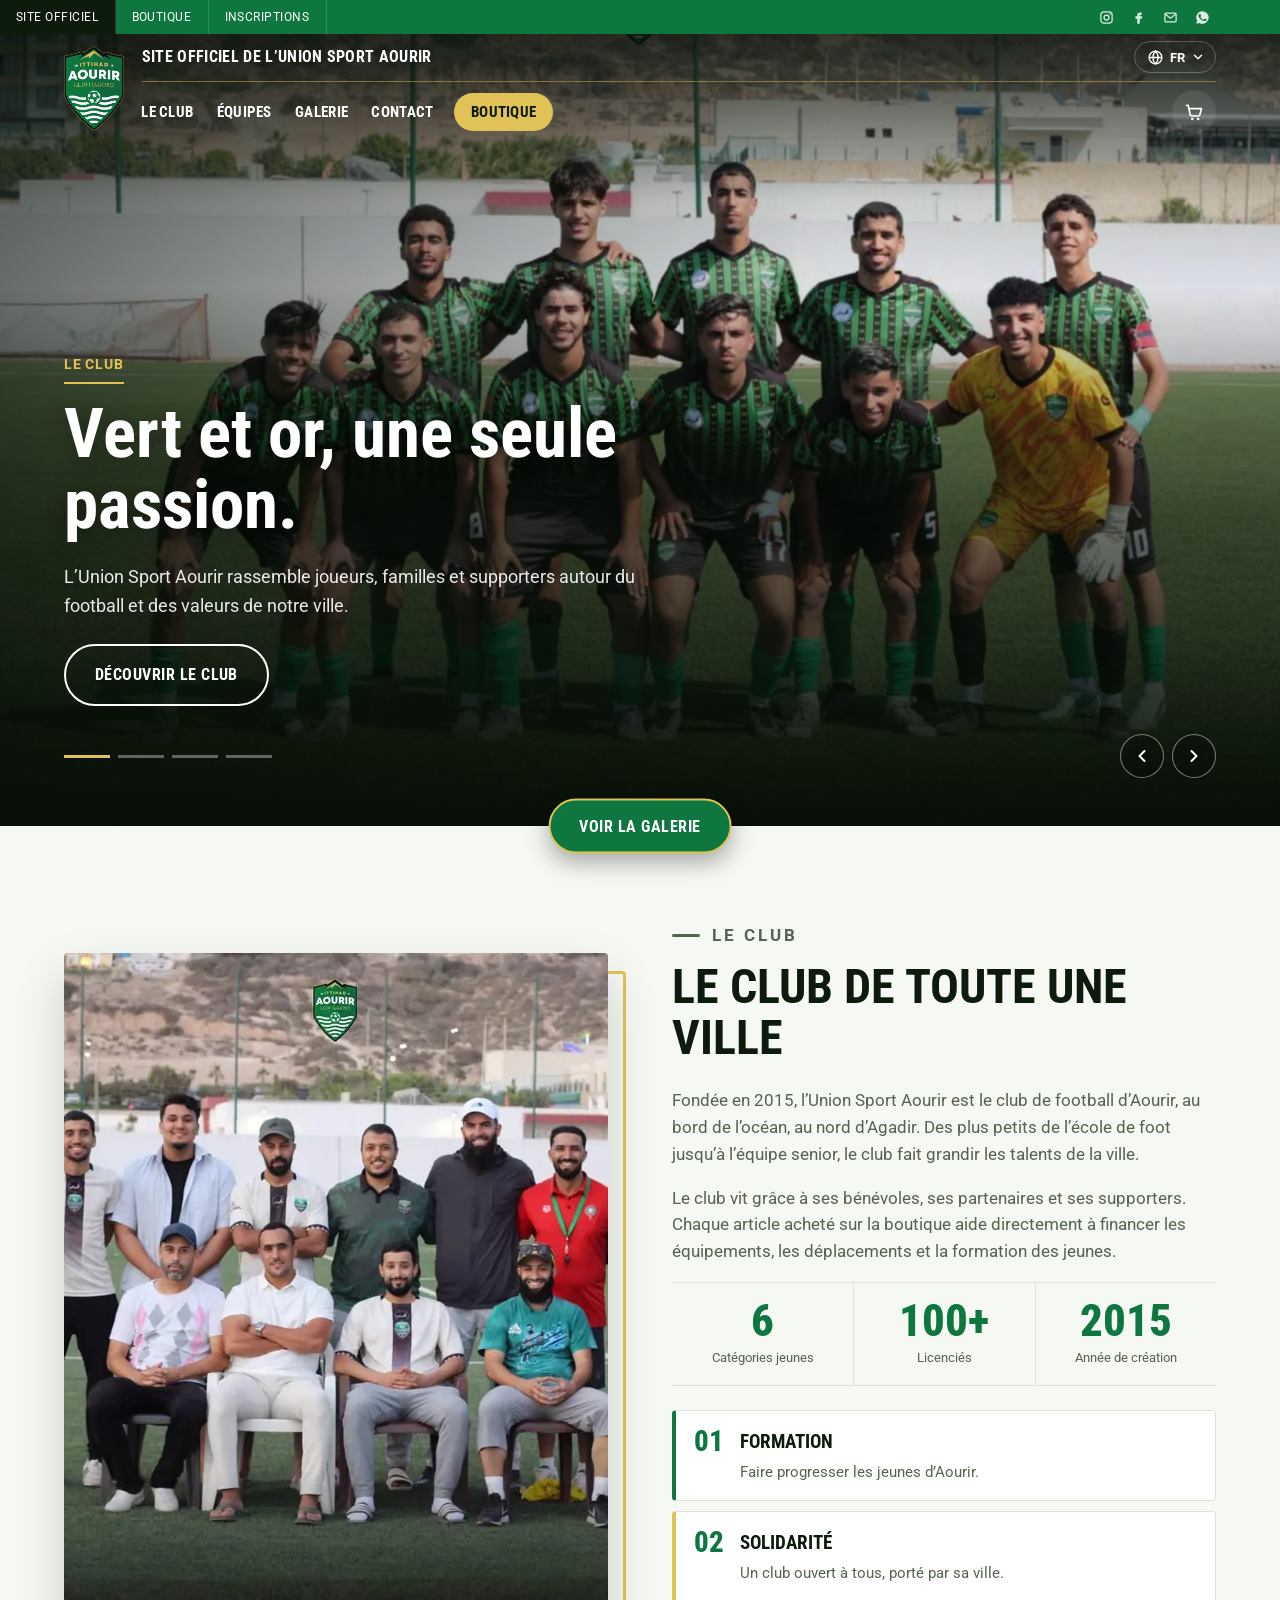
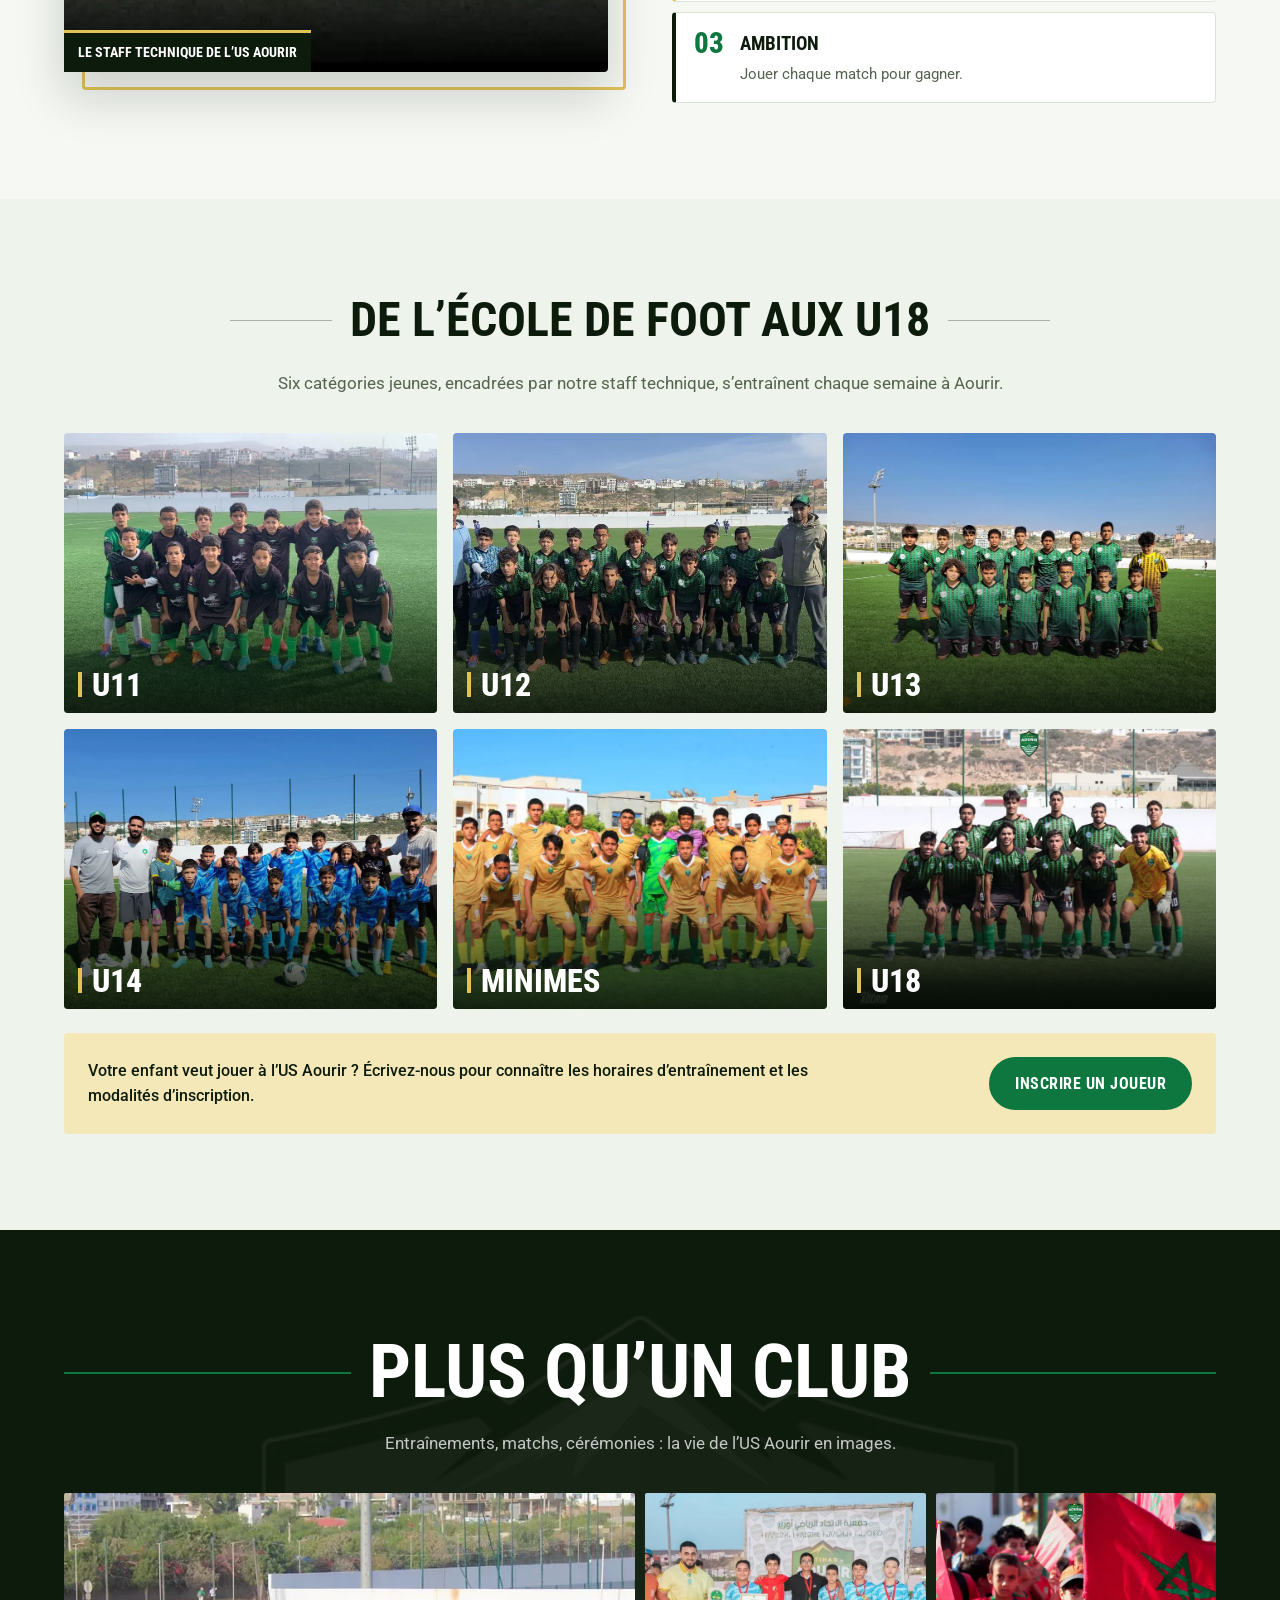
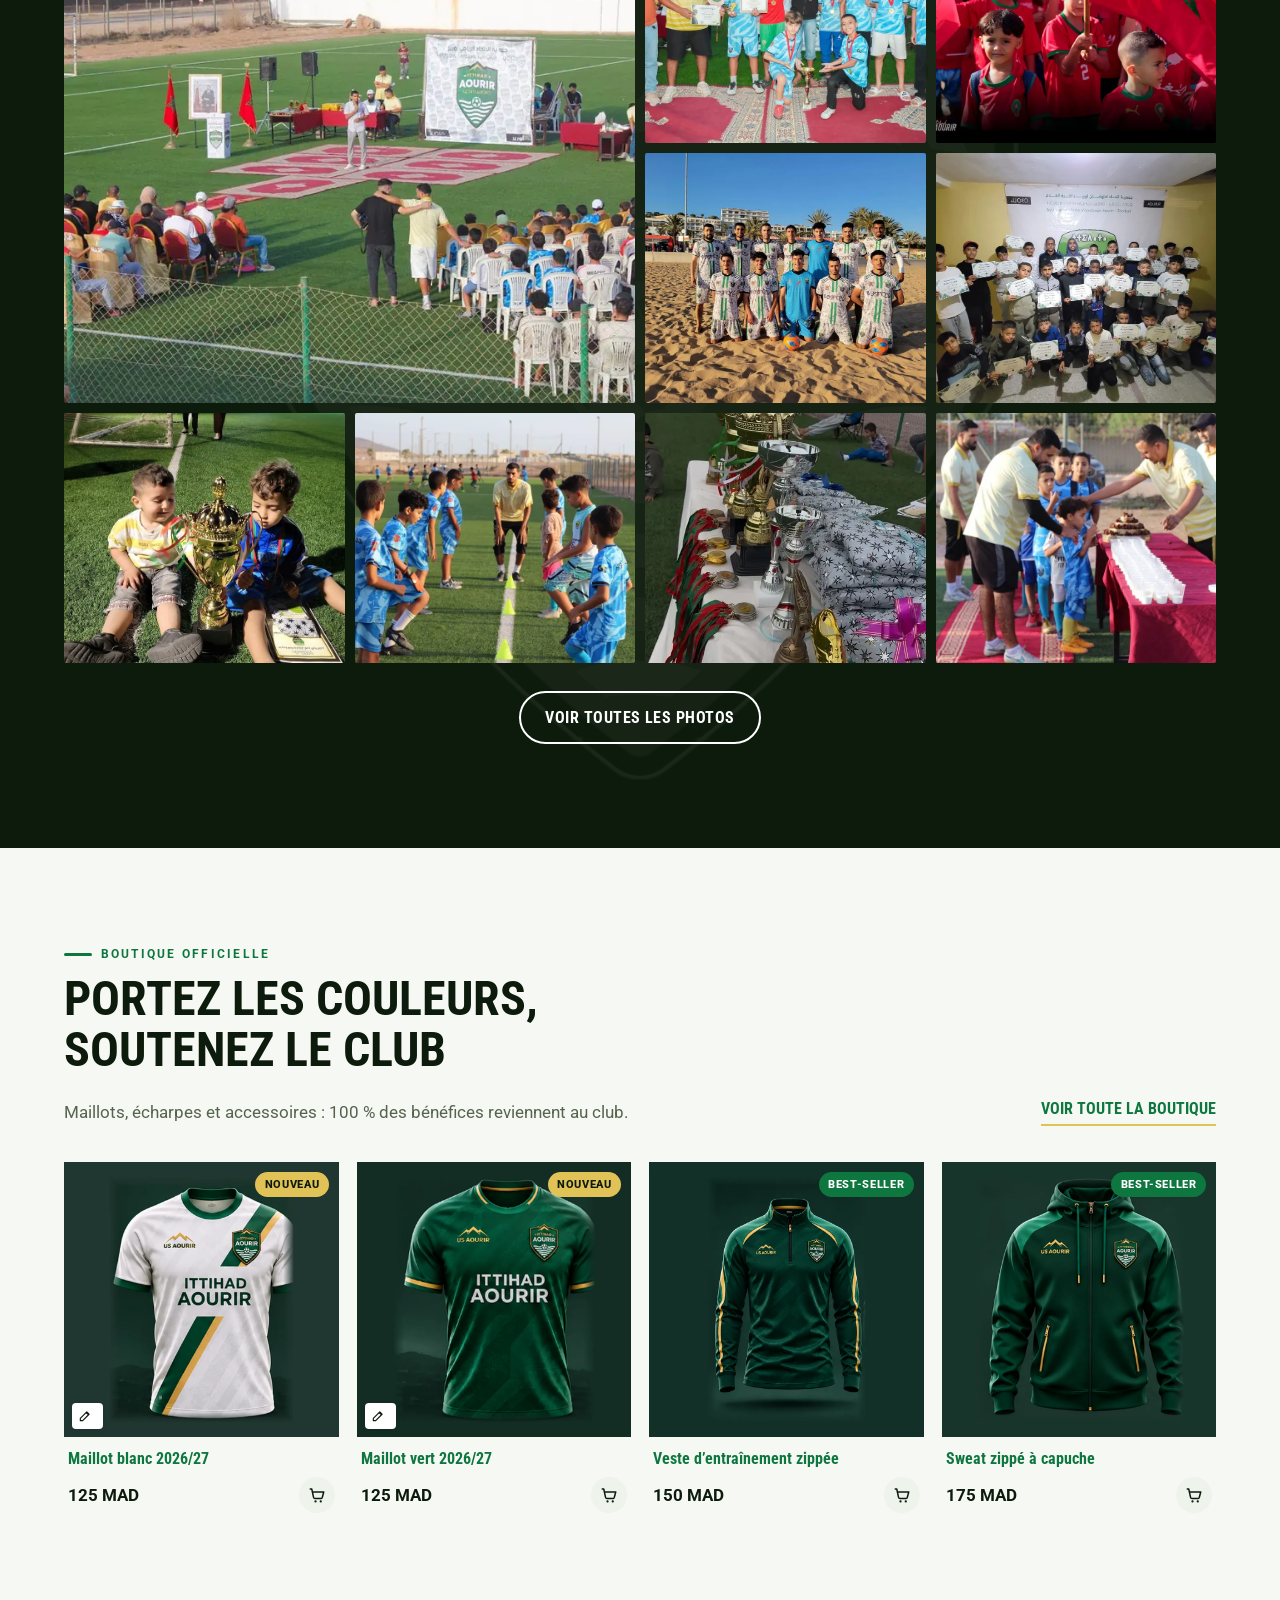
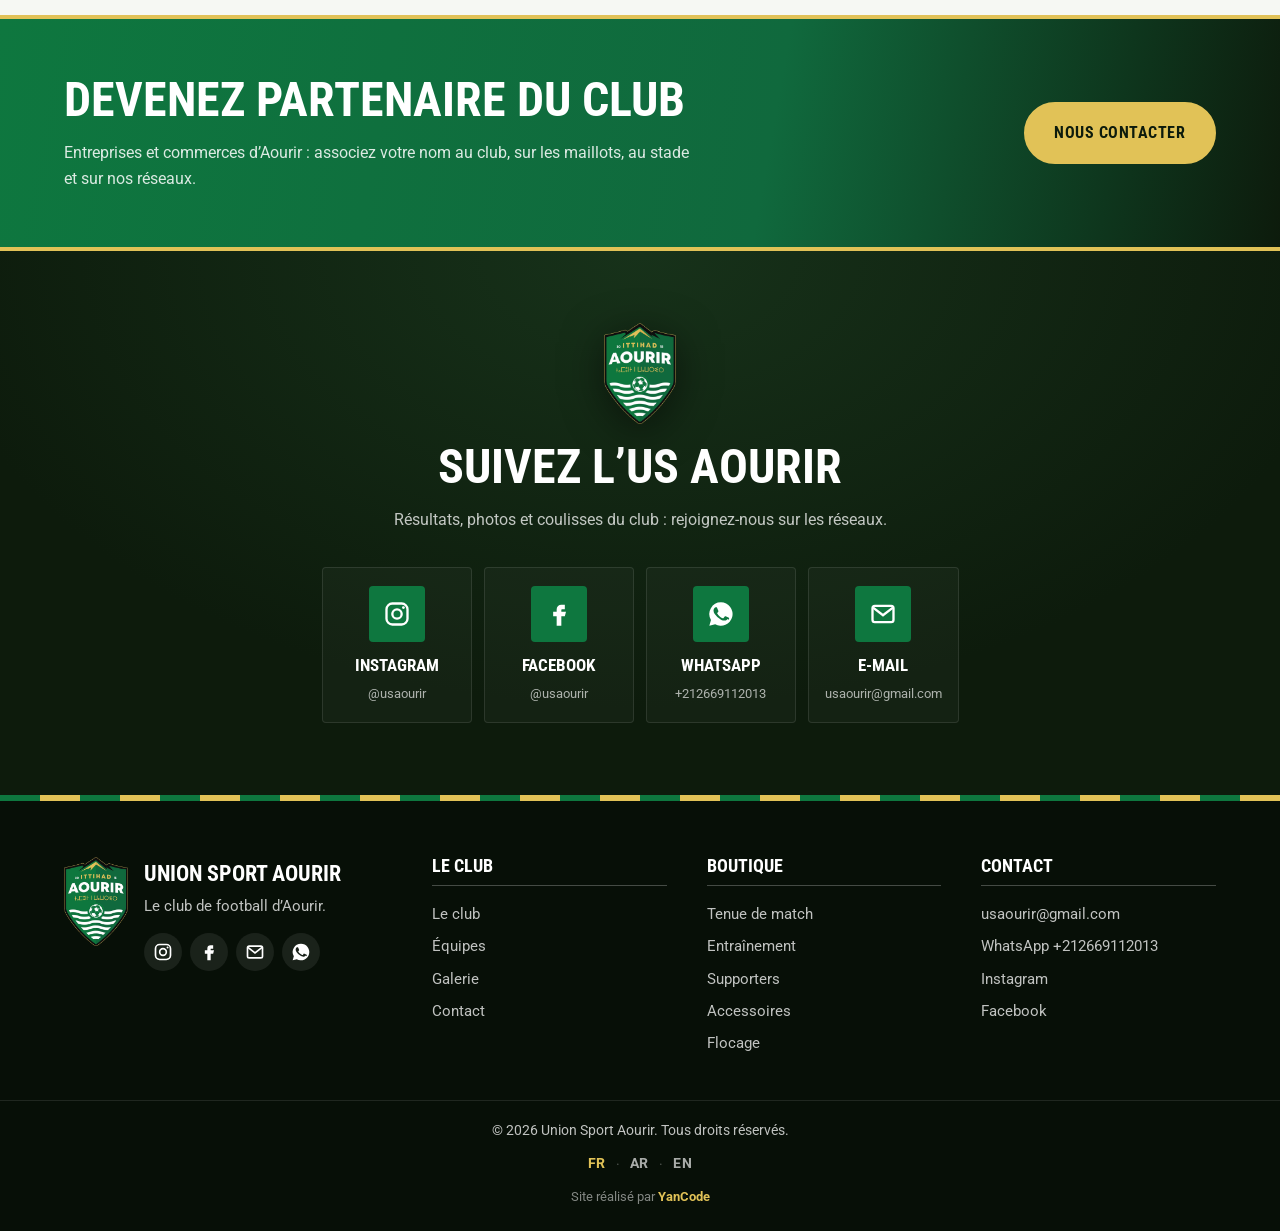
==== commit 467b69ed: "update phone" ====
--- a/index.html
+++ b/index.html
@@ -16,7 +16,7 @@
   <link href="https://fonts.googleapis.com/css2?family=Roboto+Condensed:wght@500;700;800&family=Roboto:wght@400;500;700&family=Cairo:wght@400;600;700;800&display=swap" rel="stylesheet">
   <link rel="preload" as="image" href="img/photos/u18-lg.webp">
   <link rel="stylesheet" href="css/style.css?v=20">
-  <script src="data/club.js?v=20"></script>
+  <script src="data/club.js?v=21"></script>
   <script src="js/i18n.js?v=20"></script>
 </head>
 <body data-page="home" id="top">
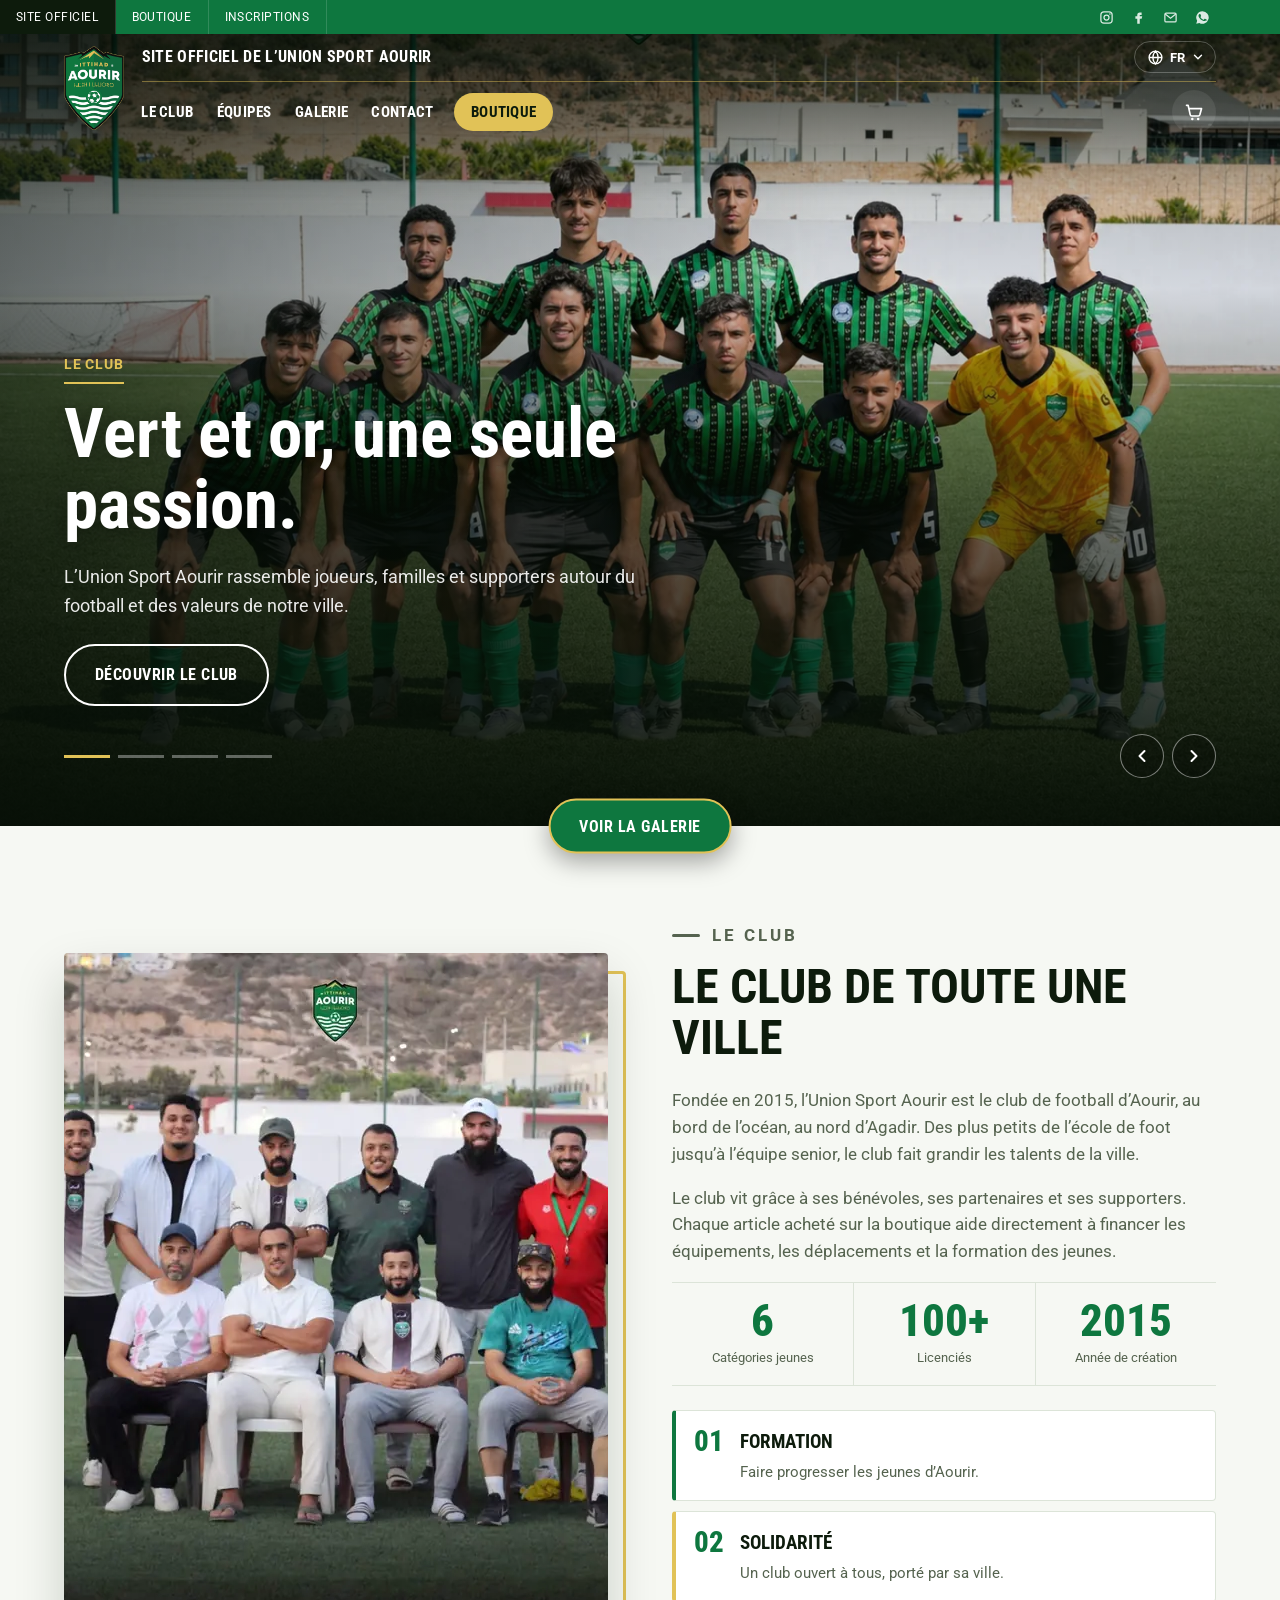
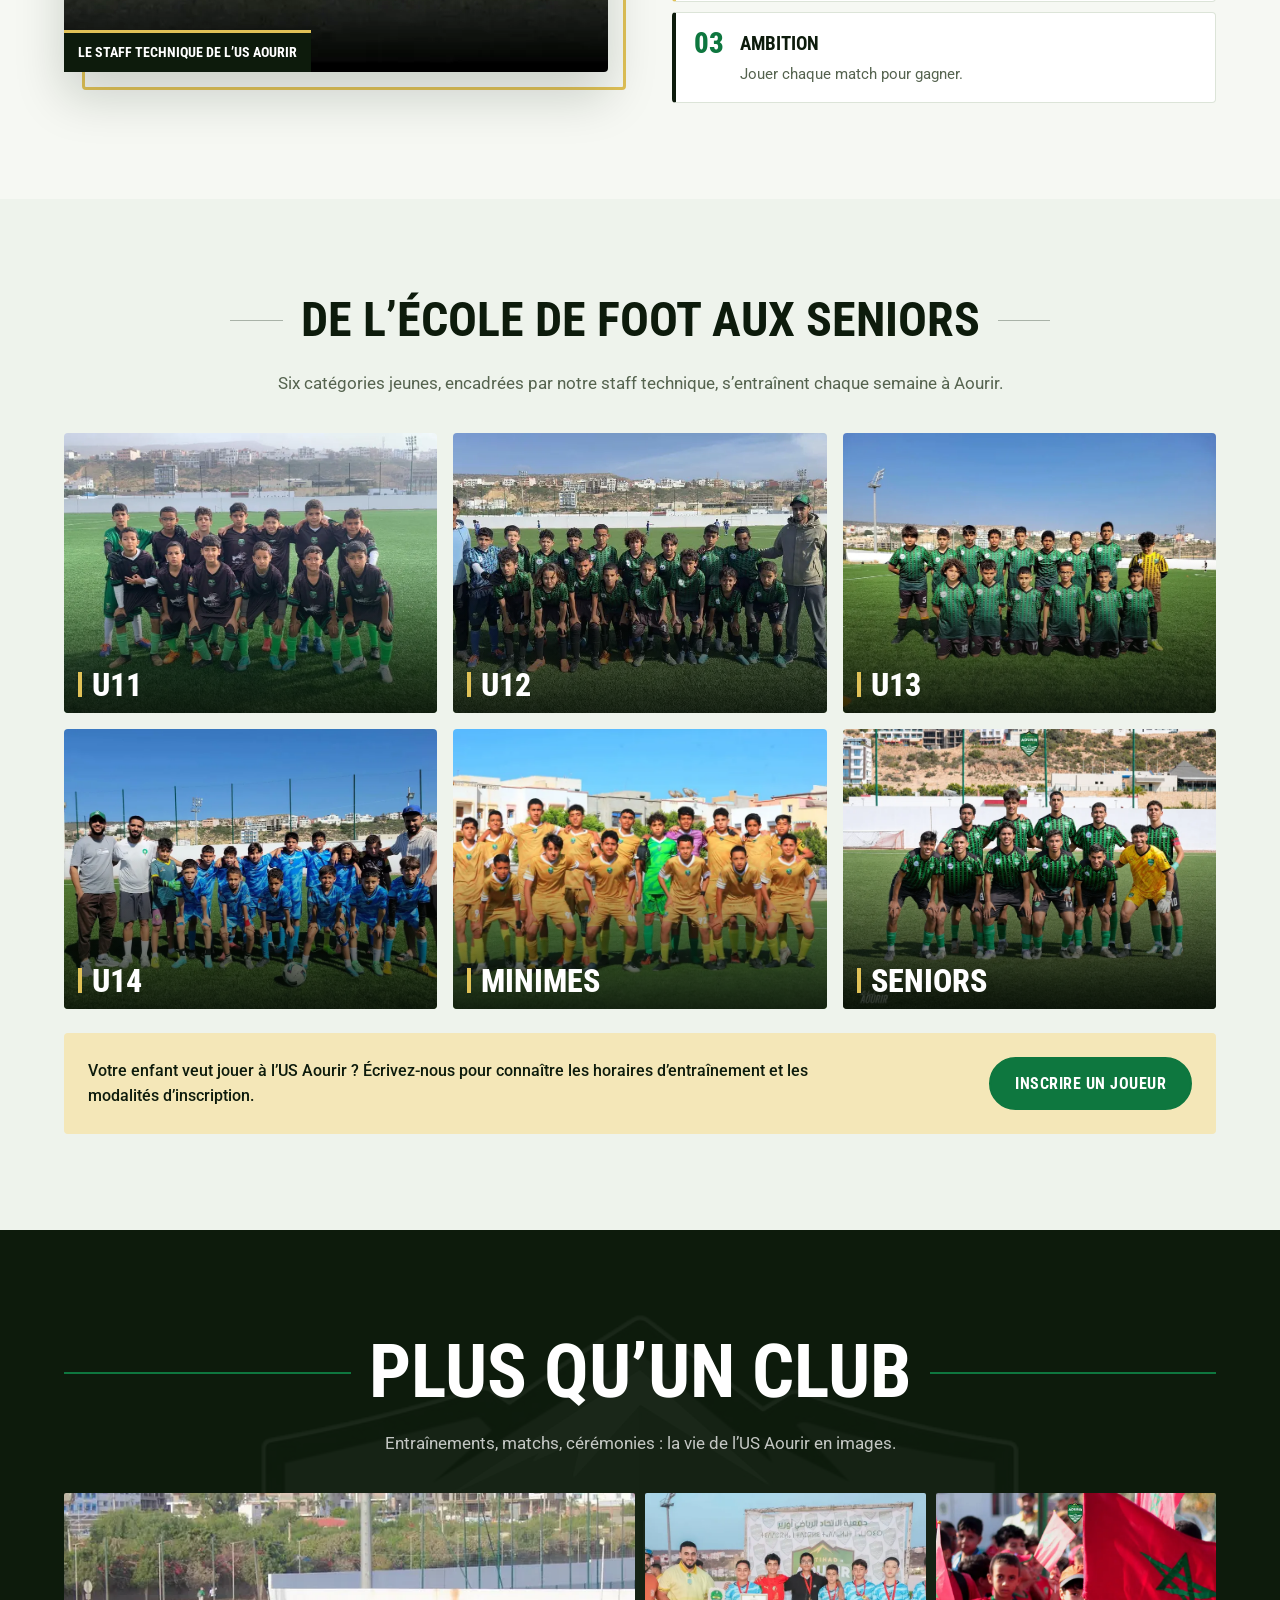
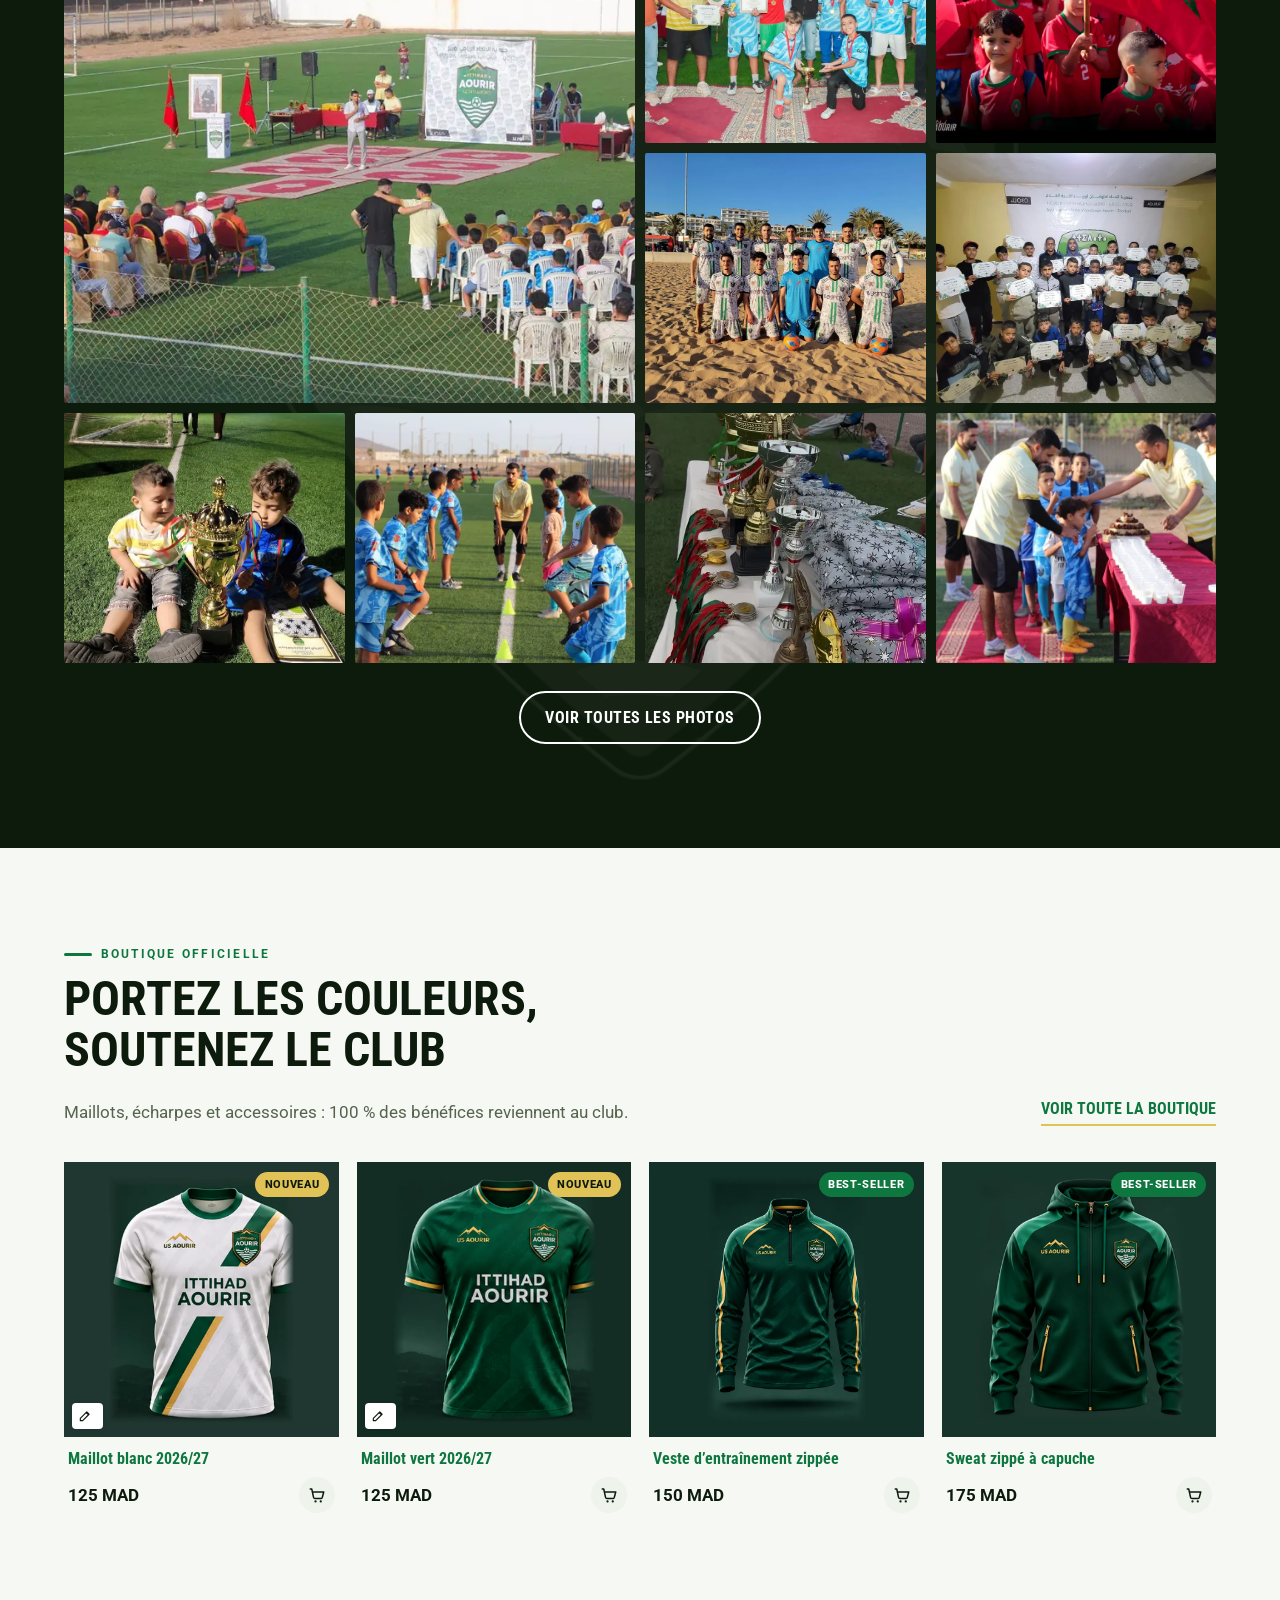
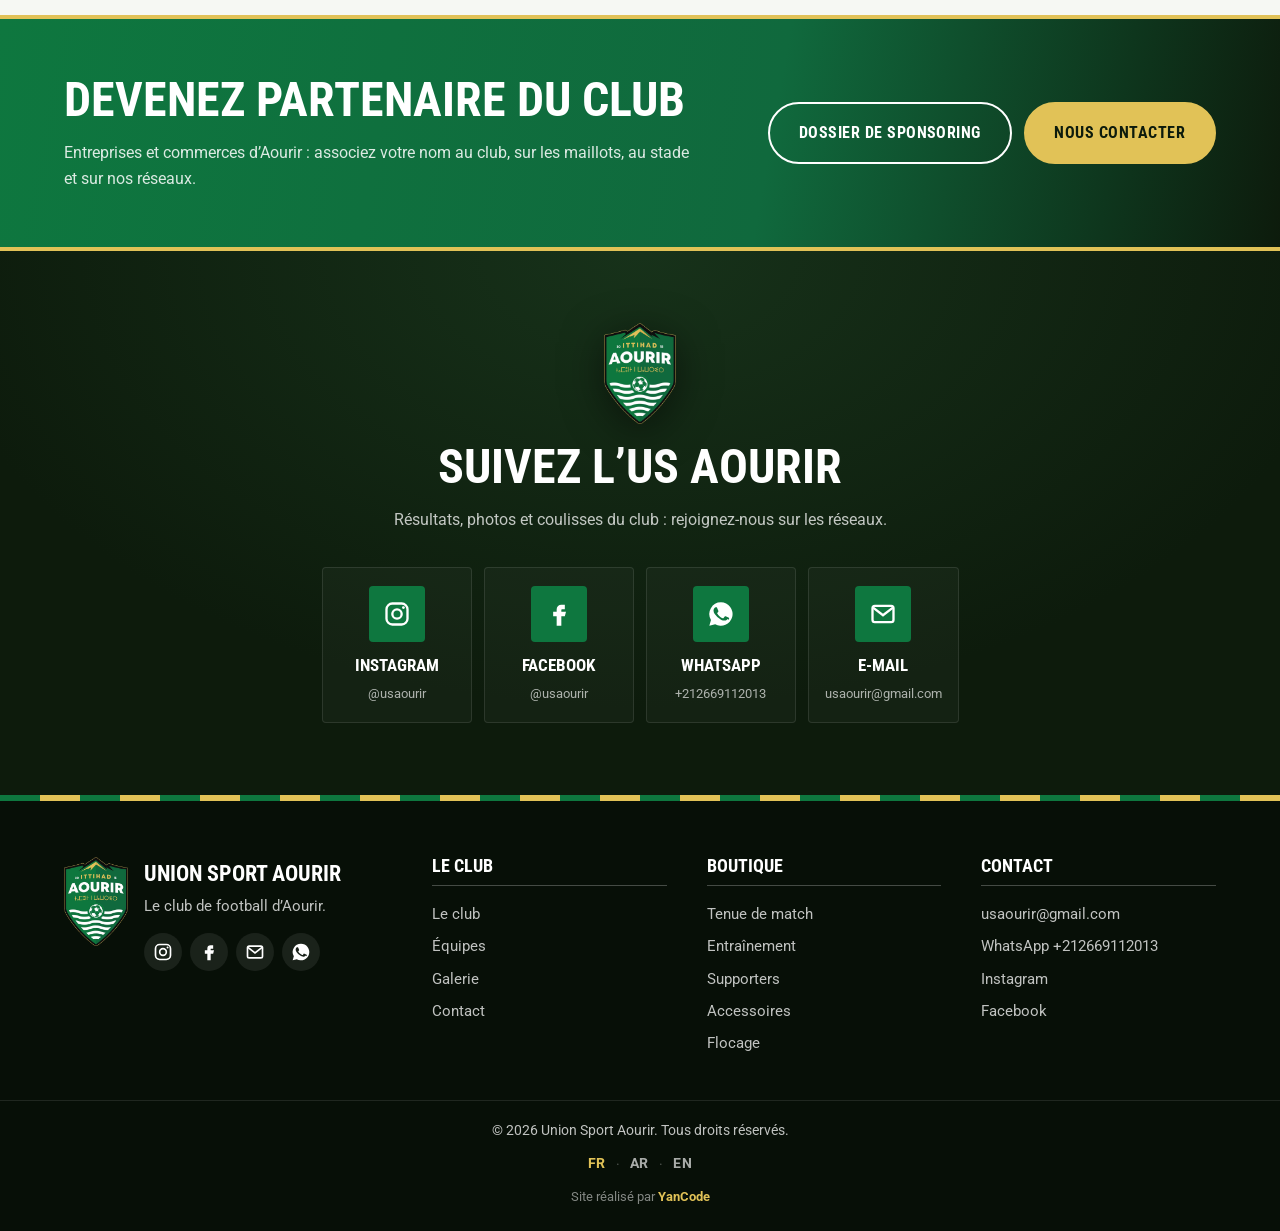
==== commit c7206816: "fix" ====
--- a/index.html
+++ b/index.html
@@ -8,13 +8,13 @@
   <meta name="theme-color" content="#0D1B0C">
   <meta property="og:title" content="US Aourir — Union Sport Aourir">
   <meta property="og:description" content="Site officiel et boutique de l’Union Sport Aourir.">
-  <meta property="og:image" content="img/photos/u18-md.webp">
+  <meta property="og:image" content="img/photos/senior-md.webp">
   <link rel="icon" type="image/png" sizes="64x64" href="img/favicon-64.png">
   <link rel="apple-touch-icon" href="img/apple-touch-icon.png">
   <link rel="preconnect" href="https://fonts.googleapis.com">
   <link rel="preconnect" href="https://fonts.gstatic.com" crossorigin>
   <link href="https://fonts.googleapis.com/css2?family=Roboto+Condensed:wght@500;700;800&family=Roboto:wght@400;500;700&family=Cairo:wght@400;600;700;800&display=swap" rel="stylesheet">
-  <link rel="preload" as="image" href="img/photos/u18-lg.webp">
+  <link rel="preload" as="image" href="img/photos/senior-lg.webp">
   <link rel="stylesheet" href="css/style.css?v=20">
   <script src="data/club.js?v=21"></script>
   <script src="js/i18n.js?v=20"></script>
@@ -62,7 +62,7 @@
     <section class="section section--tint" id="equipes">
       <div class="container">
         <div class="section-head section-head--center">
-          <h2 class="title-line title-line--dark" data-i18n="teams.title2">De l’école de foot aux U18</h2>
+          <h2 class="title-line title-line--dark" data-i18n="teams.title2">De l’école de foot aux seniors</h2>
           <p class="lead" data-i18n="teams.text"></p>
         </div>
         <div class="teams" data-teams></div>
@@ -106,7 +106,10 @@
           <h2 data-i18n="support.title">Devenez partenaire du club</h2>
           <p data-i18n="support.text"></p>
         </div>
-        <a class="btn btn--gold btn--lg" href="#contact" data-i18n="support.cta">Nous contacter</a>
+        <div class="partner__actions">
+          <a class="btn btn--outline-light btn--lg" href="dossier-sponsoring/index.html" data-i18n="support.dossier" data-i18n-attr="href:support.dossierHref">Dossier de sponsoring</a>
+          <a class="btn btn--gold btn--lg" href="#contact" data-i18n="support.cta">Nous contacter</a>
+        </div>
       </div>
     </section>
 
--- a/css/style.css
+++ b/css/style.css
@@ -368,6 +368,7 @@
 .partner__inner { display: flex; flex-wrap: wrap; align-items: center; justify-content: space-between; gap: 24px; }
 .partner h2 { margin-bottom: .3em; }
 .partner p { margin: 0; color: rgba(255,255,255,.85); max-width: 40em; }
+.partner__actions { display: flex; flex-wrap: wrap; gap: 12px; }
 
 /* ---------- Social / contact ---------- */
 .social { position: relative; overflow: hidden; background: radial-gradient(80% 120% at 50% 0%, #17321a 0%, var(--night) 70%); color: var(--white); text-align: center; padding-block: 72px; }
